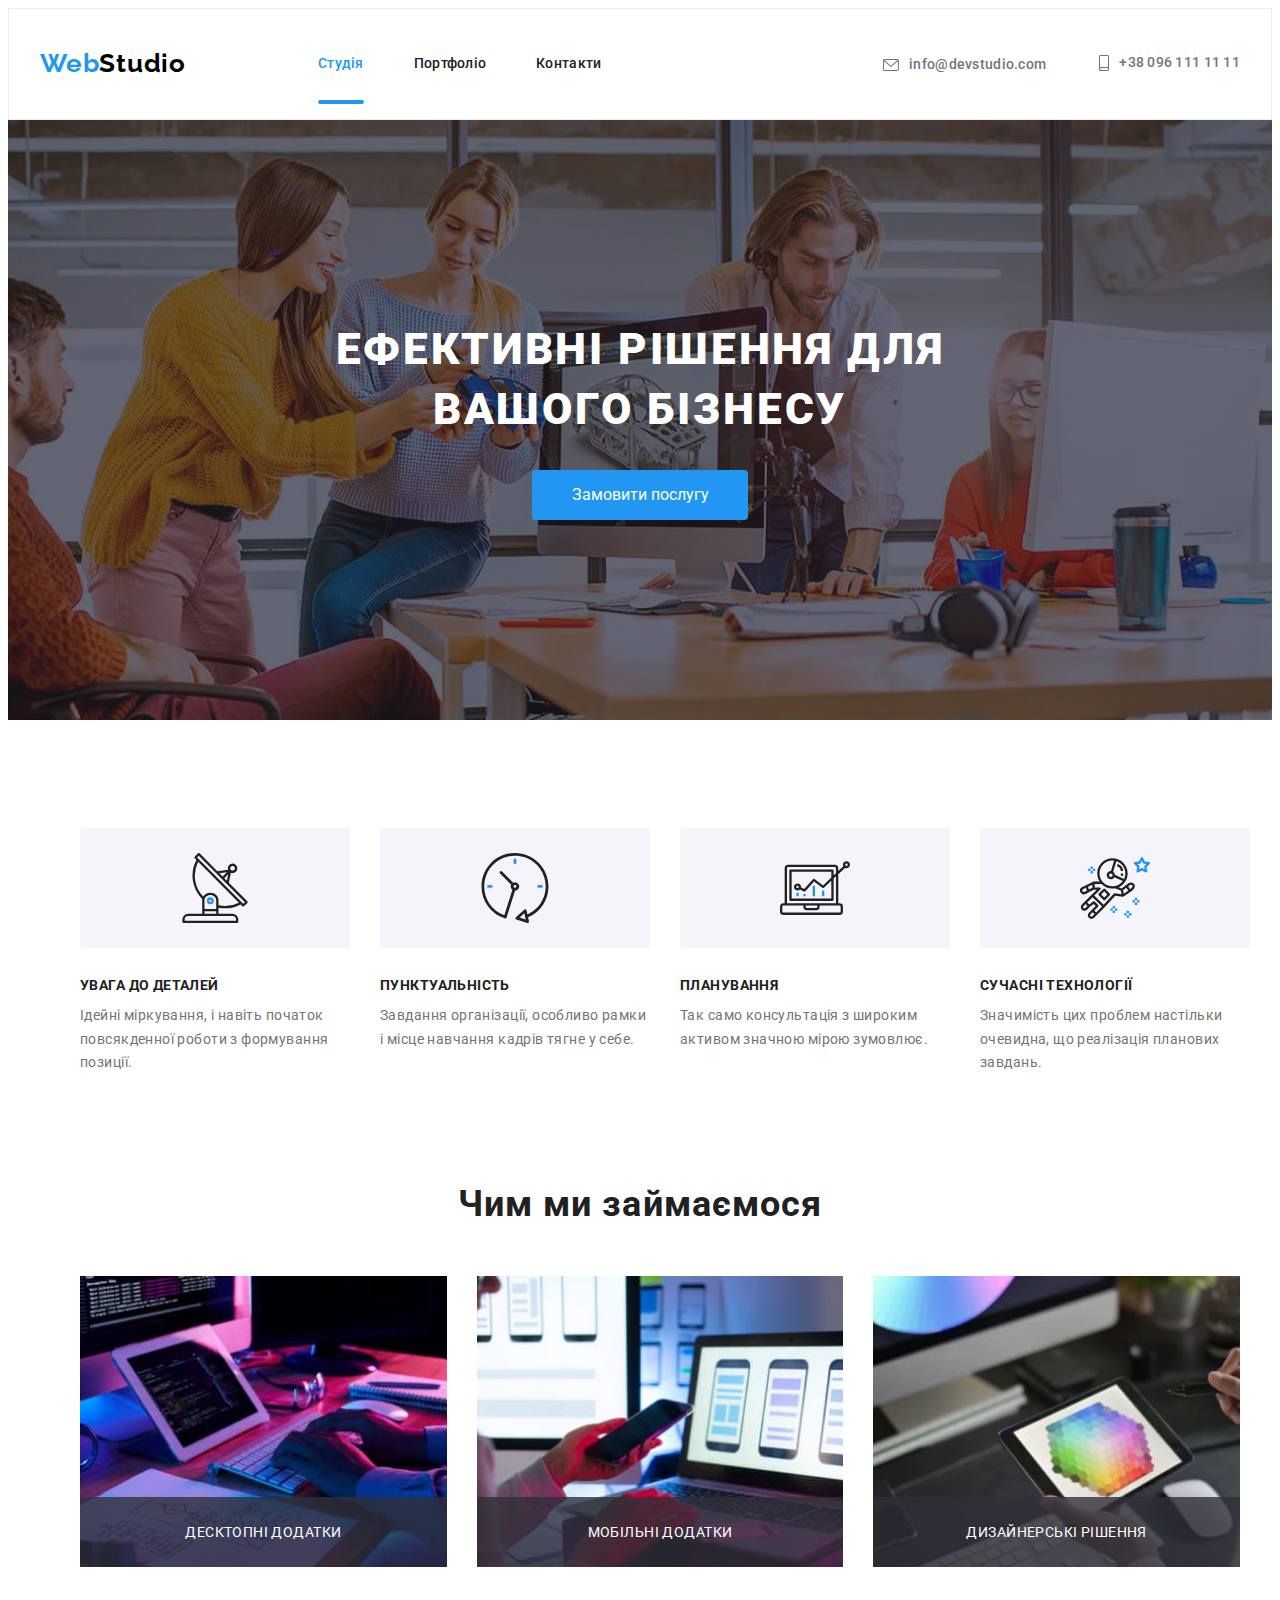
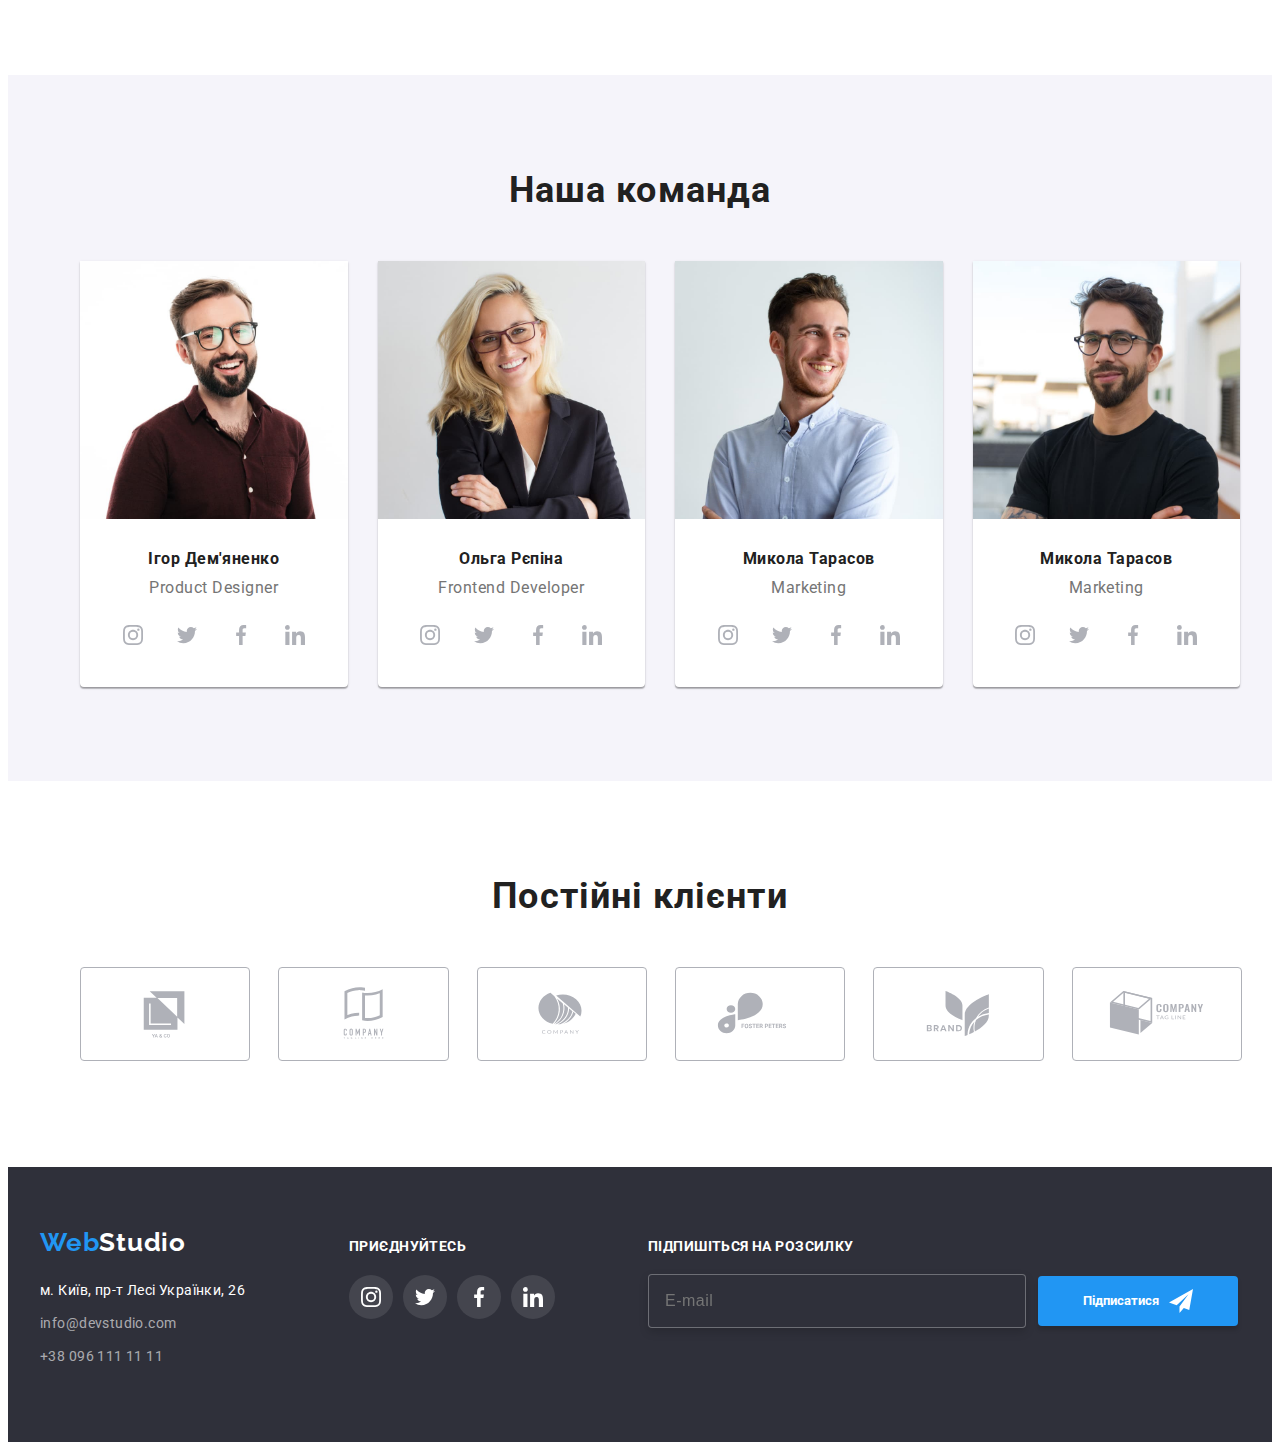
==== index.html @ 9b36525b "7dz doopratsuvatu card" ====
<!DOCTYPE html>
<html lang="uk">

<head>
  <meta charset="UTF-8" />
  <meta http-equiv="X-UA-Compatible" content="IE=edge" />
  <meta name="viewport" content="width=device-width, initial-scale=1.0" />
  <title>Студія</title>
  <!-- Fonts -->
  <link rel="preconnect" href="https://fonts.googleapis.com" />
  <link rel="preconnect" href="https://fonts.gstatic.com" crossorigin />
  <link href="https://fonts.googleapis.com/css2?family=Raleway:wght@700&family=Roboto:wght@400;500;700;900&display=swap"
    rel="stylesheet" />
  <!--  favicon -->
  <link rel="apple-touch-icon" sizes="180x180" href="./favicon/">
  <link rel="icon" type="image/png" sizes="32x32" href="./favicon//favicon-32x32.png">
  <link rel="icon" type="image/png" sizes="16x16" href="./favicon//favicon-16x16.png">
  <link rel="manifest" href="/./favicon/site.webmanifest">
  <link rel="mask-icon" href="/./favicon/safari-pinned-tab.svg" color="#5bbad5">
  <meta name="msapplication-TileColor" content="#da532c">
  <meta name="theme-color" content="#ffffff">
  <!-- Modern Normalize -->
  <link rel="stylesheet" href="https://cdnjs.cloudflare.com/ajax/libs/modern-normalize/1.1.0/modern-normalize.min.css"
    integrity="sha512-wpPYUAdjBVSE4KJnH1VR1HeZfpl1ub8YT/NKx4PuQ5NmX2tKuGu6U/JRp5y+Y8XG2tV+wKQpNHVUX03MfMFn9Q=="
    crossorigin="anonymous" referrerpolicy="no-referrer" />
  <!-- Local Styles -->
  <link rel="stylesheet" href="/css/main.min.css">
  <link rel="stylesheet" href="./css/styles.css" />
</head>

<body>
  <header class="header">
    <div class="header__container container">
      <nav class="nav">
        <!--логотип-->
        <a class="logo" href="./index.html">Web<span class="logo__header">Studio</span> </a>
        <ul class="nav__list">
          <li><a class=" nav__link nav__link--current" href="./index.html">
              Студія</a></li>
          <li><a class="nav__link" href="./portfolio.html">
              Портфоліо</a></li>
          <li><a class="nav__link" href=""> Контакти</a></li>
        </ul>
      </nav>
      <!-- contacts header -->
      <ul class="contacts">
        <li class="contacts__item">
          <a href="mailto:info@devstudio.com" class="contacts__data">
            <svg class="contacts__icon" width="16" height="12">
              <use href="images/icons/symbol-defs.svg#icon-envelope-hover"></use>
            </svg>
            info@devstudio.com</a>
        </li>
        <li class="contacts__item">
          <a href="tel:+380961111111" class="contacts__data">
            <svg class="contacts__icon" width="10" height="16">
              <use href="images/icons/symbol-defs.svg#icon-smartphone"></use>
            </svg>
            +38 096 111 11 11</a>
        </li>
      </ul>
    </div>
  </header>
  <main>
    <!-- hero ------------------------------->
    <section class="hero">
      <div class="container">
        <h1 class="hero__title">Ефективні рішення для вашого бізнесу</h1>
        <button class="hero__btn btn" type="button" data-modal-open>Замовити послугу</button>
      </div>
    </section>
    <!-- список особливостей about -->
    <section class="about">
      <div class="container">
        <h2 class="visually-hidden">особливості</h2>
        <ul class="about__list">
          <li class="about__item">
            <div class="icon__box"><svg class="icon-antenna" width="70" height="70">
                <use href="images/icons/symbol-defs.svg#icon-antenna"></use>
              </svg>
            </div>
            <h3 class="about__title">УВАГА ДО ДЕТАЛЕЙ</h3>
            <p class="about__description">
              Ідейні міркування, і навіть початок повсякденної роботи з формування позиції.
            </p>
          </li>
          <li class="about__item">
            <div class="icon__box">
              <svg class="icon-clock" width="70" height="70">
                <use href="images/icons/symbol-defs.svg#icon-clock"></use>
              </svg>
            </div>
            <h3 class="about__title">ПУНКТУАЛЬНІСТЬ</h3>
            <p class="about__description">
              Завдання організації, особливо рамки і місце навчання кадрів тягне у себе.
          </li>
          <li class="about__item">
            <div class="icon__box">
              <svg class="icon-diagram" width="70" height="70">
                <use href="images/icons/symbol-defs.svg#icon-diagram"></use>
              </svg>
            </div>
            <h3 class="about__title">ПЛАНУВАННЯ</h3>
            <p class="about__description">
              Так само консультація з широким активом значною мірою зумовлює.
            </p>
          </li>
          <li class="about__item">
            <div class="icon__box">
              <svg class="icon-astronaut" width="70" height="70">
                <use href="images/icons/symbol-defs.svg#icon-astronaut"></use>
              </svg>
            </div>
            <h3 class="about__title">СУЧАСНІ ТЕХНОЛОГІЇ</h3>
            <p class="about__description">
              Значимість цих проблем настільки очевидна, що реалізація планових завдань.
            </p>
          </li>
        </ul>
      </div>
    </section>
    <!-- чим займаються -->
    <section class="section">
      <div class="container">
        <h2 class="section__title">Чим ми займаємося</h2>
        <ul class="section__list ">
          <li class="section__item">
            <img src="./images/img-1.jpg" alt="робота вебстудії" width="370" height="294" />
            <div class="section__overlay">
              <p class="section__text">Десктопні додатки</p>
            </div>
          </li>
          <li class="section__item">
            <img src="./images/img-2.jpg" alt="робота вебстудії" width="370" height="294" />
            <div class="section__overlay">
              <p class="section__text">Мобільні додатки</p>
            </div>
          </li>
          <li class="section__item">
            <img src="./images/img-3.jpg" alt="робота вебстудії" width="370" height="294" />
            <div class="section__overlay">
              <p class="section__text">Дизайнерські рішення</p>
            </div>
          </li>
        </ul>
      </div>
    </section>
    <!-- team-------------->
    <section class="team">
      <div class="container">
        <h2 class="team__title">Наша команда</h2>
        <ul class="team__list">
          <li class="team__item">
            <img class="team__img" src="./images/workers-1.jpg" alt="наша команда" width="270" height="260" />
            <div class="team__info">
              <h3 class="team__name">Ігор Дем'яненко</h3>
              <p class="team__position" lang="en">Product Designer</p>

              <ul class="socials">
                <li class="socials__item">
                  <a class="socials__link" href="https://www.instagram.com" target="_blank" rel="noopener noreferrer"
                    aria-label="Insmtagram">
                    <svg class="socials__icon" width="20" height="20">
                      <use href="images/icons/symbol-defs.svg#icon-instagram"></use>
                    </svg>
                  </a>
                </li>
                <li class="socials__item">
                  <a class="socials__link" href="https://twitter.com/?lang=uk" target="_blank" rel="noopener noreferrer"
                    aria-label="twitter">
                    <svg class="socials__icon" width="20" height="20">
                      <use href="images/icons/symbol-defs.svg#icon-twitter"></use>
                    </svg>
                  </a>
                </li>
                <li class="socials__item">
                  <a class="socials__link" href="https://https://www.facebook.com/" target="_blank"
                    rel="noopener noreferrer" aria-label="facebook">
                    <svg class="socials__icon" width="20" height="20">
                      <use href="images/icons/symbol-defs.svg#icon-facebook"></use>
                    </svg>
                  </a>
                </li>
                <li class="socials__item">
                  <a class="socials__link" href="https://ua.linkedin.com/" target="_blank" rel="noopener noreferrer"
                    aria-label="linkedin">
                    <svg class="socials__icon" width="20" height="20">
                      <use href="images/icons/symbol-defs.svg#icon-linkedin"></use>
                    </svg>
                  </a>
                </li>
              </ul>
            </div>
          </li>
          <li class="team__item">
            <img class="team__img" src="./images/workers-2.jpg" alt="наша команда" width="270" height="260" />
            <div class="team__info">
              <h3 class="team__name">Ольга Рєпіна</h3>
              <p class="team__position" lang="en">Frontend Developer</p>
              <ul class="socials">
                <li class="socials__item">
                  <a class="socials__link" href="https://www.instagram.com" target="_blank" rel="noopener noreferrer"
                    aria-label="Insmtagram">
                    <svg class="socials__icon" width="20" height="20">
                      <use href="images/icons/symbol-defs.svg#icon-instagram"></use>
                    </svg>
                  </a>
                </li>
                <li class="socials__item">
                  <a class="socials__link" href="https://twitter.com/?lang=uk" target="_blank" rel="noopener noreferrer"
                    aria-label="twitter">
                    <svg class="socials__icon" width="20" height="20">
                      <use href="images/icons/symbol-defs.svg#icon-twitter"></use>
                    </svg>
                  </a>
                </li>
                <li class="socials__item">
                  <a class="socials__link" href="https://https://www.facebook.com/" target="_blank"
                    rel="noopener noreferrer" aria-label="facebook">
                    <svg class="socials__icon" width="20" height="20">
                      <use href="images/icons/symbol-defs.svg#icon-facebook"></use>
                    </svg>
                  </a>
                </li>
                <li class="socials__item">
                  <a class="socials__link" href="https://ua.linkedin.com/" target="_blank" rel="noopener noreferrer"
                    aria-label="linkedin">
                    <svg class="socials__icon" width="20" height="20">
                      <use href="images/icons/symbol-defs.svg#icon-linkedin"></use>
                    </svg>
                  </a>
                </li>
              </ul>
            </div>
          </li>
          <li class="team__item">
            <img class="team__img" src="./images/workers-3.jpg" alt="наша команда" width="270" height="260" />
            <div class="team__info">
              <h3 class="team__name">Микола Тарасов</h3>
              <p class="team__position" lang="en">Marketing</p>
              <ul class="socials">
                <li class="socials__item">
                  <a class="socials__link" href="https://www.instagram.com" target="_blank" rel="noopener noreferrer"
                    aria-label="Insmtagram">
                    <svg class="socials__icon" width="20" height="20">
                      <use href="images/icons/symbol-defs.svg#icon-instagram"></use>
                    </svg>
                  </a>
                </li>
                <li class="socials__item">
                  <a class="socials__link" href="https://twitter.com/?lang=uk" target="_blank" rel="noopener noreferrer"
                    aria-label="twitter">
                    <svg class="socials__icon" width="20" height="20">
                      <use href="images/icons/symbol-defs.svg#icon-twitter"></use>
                    </svg>
                  </a>
                </li>
                <li class="socials__item">
                  <a class="socials__link" href="https://https://www.facebook.com/" target="_blank"
                    rel="noopener noreferrer" aria-label="facebook">
                    <svg class="socials__icon" width="20" height="20">
                      <use href="images/icons/symbol-defs.svg#icon-facebook"></use>
                    </svg>
                  </a>
                </li>
                <li class="socials__item">
                  <a class="socials__link" href="https://ua.linkedin.com/" target="_blank" rel="noopener noreferrer"
                    aria-label="linkedin">
                    <svg class="socials__icon" width="20" height="20">
                      <use href="images/icons/symbol-defs.svg#icon-linkedin"></use>
                    </svg>
                  </a>
                </li>
              </ul>
            </div>
          </li>
          <li class="team__item">
            <img class="team__img" src="./images/workers-4.jpg" alt="наша команда" width="270" height="260" />
            <div class="team__info">
              <h3 class="team__name">Микола Тарасов</h3>
              <p class="team__position" lang="en">Marketing</p>
              <ul class="socials">
                <li class="socials__item">
                  <a class="socials__link" href="https://www.instagram.com" target="_blank" rel="noopener noreferrer"
                    aria-label="Insmtagram">
                    <svg class="socials__icon" width="20" height="20">
                      <use href="images/icons/symbol-defs.svg#icon-instagram"></use>
                    </svg>
                  </a>
                </li>
                <li class="socials__item">
                  <a class="socials__link" href="https://twitter.com/?lang=uk" target="_blank" rel="noopener noreferrer"
                    aria-label="twitter">
                    <svg class="socials__icon" width="20" height="20">
                      <use href="images/icons/symbol-defs.svg#icon-twitter"></use>
                    </svg>
                  </a>
                </li>
                <li class="socials__item">
                  <a class="socials__link" href="https://https://www.facebook.com/" target="_blank"
                    rel="noopener noreferrer" aria-label="facebook">
                    <svg class="socials__icon" width="20" height="20">
                      <use href="images/icons/symbol-defs.svg#icon-facebook"></use>
                    </svg>
                  </a>
                </li>
                <li class="socials__item">
                  <a class="socials__link" href="https://ua.linkedin.com/" target="_blank" rel="noopener noreferrer"
                    aria-label="linkedin">
                    <svg class="socials__icon" width="20" height="20">
                      <use href="images/icons/symbol-defs.svg#icon-linkedin"></use>
                    </svg>
                  </a>
                </li>
              </ul>
            </div>
          </li>
        </ul>
      </div>
    </section>
    <!-- ----------------постійні клієнти---------------------- -->
    <section class="cliens">
      <div class=" container">
        <h2 class="cliens__title">Постійні клієнти</h2>
        <ul class="cliens__list">
          <li class="cliens__item">
            <a class="cliens__link" href="">
              <svg class="socials__icon" width="106" height="60">
                <use href="images/icons/symbol-defs.svg#icon-Logo-1"></use>
              </svg>
            </a>
          </li>
          <li class="cliens__item">
            <a class="cliens__link" href="">
              <svg class="socials__icon" width="106" height="60">
                <use href="images/icons/symbol-defs.svg#icon-Logo-2"></use>
              </svg>
            </a>
          </li>
          <li class="cliens__item">
            <a class="cliens__link" href="">
              <svg class="socials__icon" width="106" height="60">
                <use href="images/icons/symbol-defs.svg#icon-Logo-3"></use>
              </svg>
            </a>
          </li>
          <li class="cliens__item">
            <a class="cliens__link" href="">
              <svg class="socials__icon" width="106" height="60">
                <use href="images/icons/symbol-defs.svg#icon-Logo-4"></use>
              </svg>
            </a>
          </li>
          <li class="cliens__item">
            <a class="cliens__link" href="">
              <svg class="socials__icon" width="106" height="60">
                <use href="images/icons/symbol-defs.svg#icon-Logo-5"></use>
              </svg>
            </a>
          </li>
          <li class="cliens__item">
            <a class="cliens__link" href="">
              <svg class="socials__icon" width="106" height="60">
                <use href="images/icons/symbol-defs.svg#icon-Logo-6"></use>
              </svg>
            </a>
          </li>
  </main>
  <!--footer-------------------------------->
  <footer class="footer">
    <!--логотип-->
    <div class="container footer__container">

      <div class="footer__contact">
        <div class="footer__logo"><a class="logo link" href="./index.html">Web<span
              class="footer__studio">Studio</span></a></div>
        <address class="footer__address">
          <ul class="footer__list">
            <li class="footer__link">
              <a class="footer__nav" href="https://goo.gl/maps/vNX5dQd5ckoSvN4Q9" target="_blank"
                rel="noopener noreferrer nofollow">м. Київ, пр-т Лесі Українки, 26</a>
            </li>
            <li class="footer__link">
              <a href="mailto:info@devstudio.com" class="footer__contact">info@devstudio.com</a>
            </li>
            <li class="footer__link">
              <a href="tel:+380961111111" class="footer__contact">+38 096 111 11 11</a>
            </li>
          </ul>
        </address>
      </div>
      <!-- socials------------------------->
      <div class="join ">
        <p class="join__text">Приєднуйтесь</p>
        <ul class="join__list">
          <li class="join__item">
            <a class="join__link" href="https://www.instagram.com" target="_blank" rel="noopener noreferrer"
              aria-label="Insmtagram">
              <svg class="socials-icon-footer" width="20" height="20">
                <use href="images/icons/symbol-defs.svg#icon-instagram"></use>
              </svg>
            </a>
          </li>
          <li class="join__item">
            <a class="join__link" href="https://twitter.com/?lang=uk" target="_blank" rel="noopener noreferrer"
              aria-label="twitter">
              <svg class="join__icon" width="20" height="20">
                <use href="images/icons/symbol-defs.svg#icon-twitter"></use>
              </svg>
            </a>
          </li>
          <li class="join__item">
            <a class="join__link" href="https://https://www.facebook.com/" target="_blank" rel="noopener noreferrer"
              aria-label="facebook">
              <svg class="join__footer" width="20" height="20">
                <use href="images/icons/symbol-defs.svg#icon-facebook"></use>
              </svg>
            </a>
          </li>
          <li class="join__item">
            <a class="join__link" href="https://ua.linkedin.com/" target="_blank" rel="noopener noreferrer"
              aria-label="linkedin">
              <svg class="join__icon" width="20" height="20">
                <use href="images/icons/symbol-defs.svg#icon-linkedin"></use>
              </svg>
            </a>
          </li>
        </ul>
      </div>

      <!-- subscription -->

      <div class="subscribe">
        <p class="subscribe__text">Підпишіться на розсилку</p>
        <form class="subscribe__form" name="subscribe_form" autocomplete="on" novalidate>
          <input class="subscribe__input" type="email" placeholder="E-mail" required minlength="2" />
          <button class="subscribe__btn" type="submit">
            <span class="subscribe__span">Підписатися</span>
            <svg class="subscribe-icon" width="24" height="24">
              <use href="./images/icons/symbol-defs.svg#icon-icon-send"></use>
            </svg>
          </button>
        </form>
      </div>
    </div>
  </footer>
  <!-- Modal window -->
  <div class="backdrop is-hidden" data-modal>
    <div class="modal">
      <button class="modal-btn" data-modal-close> <svg class="modal-icon" width="11" height="11">
          <use href="./images/icons/symbol-defs.svg#icon-close"></use>
        </svg>
      </button>
      <strong class="modal-label">Залиште свої дані, ми вам передзвонимо</strong>
      <form name="model_form">
        <div class="modal-form-group" role="group">
          <label class="modal-form-label" for="user_name">Iм'я</label>
          <div class="modal-form-wrapper">
            <input class="modal-form-field" type="text" name="user_name" id="user_name">
            <svg class="modal-form-icons" width="18" height="18">
              <use href="./images/icons/symbol-defs.svg#icon-person"></use>
            </svg>
          </div>
          <label class="modal-form-label" for="user_phone">Телефон</label>
          <div class="modal-form-wrapper">
            <input class="modal-form-field" type="tel" name="user_tel" id="user_phone">
            <svg class="modal-form-icons" width="18" height="18">
              <use href="./images/icons/symbol-defs.svg#icon-phone-black"></use>
            </svg>
          </div>
          <label class="modal-form-label" for="user_mail">Пошта</label>
          <div class="modal-form-wrapper">
            <input class="modal-form-field" type="mail" name="user_mail" id="user_mail">
            <svg class="modal-form-icons" width="18" height="18">
              <use href="./images/icons/symbol-defs.svg#icon-email-black"></use>
            </svg>
          </div>
          <label class="modal-form-label" for="user_message">Коментар</label>
          <textarea class="modal-form-message" placeholder="Введіть текст" name="user_message" id="user_message"
            rows="6"></textarea>
        </div>
        <div class="modal-form-agreement" role="group">
          <input class="modal-form-checkbox" type="checkbox" id="user_agreement">
          <label class="modal-form-agreement-desc" for="user_agreement">Погоджуюся з розсилкою та приймаю
            <a class="modal-form-agreement-link" href="">Умови договору</a>
          </label>
        </div>
        <button class="modal-form-btn" type="submit">Відправити</button>
      </form>
    </div>
  </div>

  <script src="./js/modal.js"></script>
</body>

</html>
---- css/main.min.css ----
:root{--primary-background-color: #ffffff;--secondary-background-color: #f5f4fa;--tertiary-background-color: #2f303a;--accent-color: #2196f3;--primary-color-text: #212121;--secondary-color-text: #757575;--tertiary-color-text: #ffffff;--btn-color-filter-activ: 0px 3px 1px rgba(0, 0, 0, 0.1), 0px 1px 2px rgba(0, 0, 0, 0.08), 0px 2px 2px rgba(0, 0, 0, 0.12);--font-size-normal: 14px;--icon-color: #afb1b8;--duration: 250ms;--timing-function: cubic-bezier(0.4, 0, 0.2, 1)}.visually-hidden{position:absolute;white-space:nowrap;width:1px;height:1px;overflow:hidden;border:0;padding:0;clip:rect(0 0 0 0);-webkit-clip-path:inset(50%);clip-path:inset(50%);margin:-1px}.filter,.join__list,.footer__link,.cliens__list,.socials,.team__list,.section__list,.about__list,.contacts,.nav__list{list-style:none}.join__link,.footer__contact,.footer__nav,.cliens__link,.contacts__data,.nav__link,.logo{text-decoration:none}body{background:var(--primary-background-color);color:var(--primary-color-text);font-size:var(--font-size-normal);font-family:"Roboto",sans-serif}h1,h2,h3,h4,h5,h6,p{margin:0}.list{list-style:none;padding-left:0;margin:0}.link{text-decoration:none;color:inherit}img{display:block;max-width:100%;height:auto}address{font-style:normal}.container{width:1200px;padding:0 15px;margin:0 auto}.header{border:1px solid #ececec}.header__container{display:-webkit-box;display:-ms-flexbox;display:flex;-webkit-box-align:center;-ms-flex-align:center;align-items:center}.logo{margin-right:93px;width:145px;height:31px;left:215px;top:24px;font-family:"Raleway";font-style:normal;font-weight:700;-webkit-box-align:center;-ms-flex-align:center;align-items:center;font-size:26px;line-height:1.19;letter-spacing:.03em;color:var(--accent-color)}.logo__header{color:#000}.nav{display:-webkit-box;display:-ms-flexbox;display:flex;-webkit-box-align:center;-ms-flex-align:center;align-items:center}.nav__list{display:-webkit-box;display:-ms-flexbox;display:flex;-webkit-box-align:center;-ms-flex-align:center;align-items:center;gap:50px}.nav__link{display:inline-block;padding-top:32px;padding-bottom:32px;font-weight:500;line-height:1.14;letter-spacing:.02em;color:var(--primary-color-text);position:relative;-webkit-transition:color var(--duration) var(--timing-function);transition:color var(--duration) var(--timing-function)}.nav__link:hover,.nav__link:focus,.nav__link--current{color:var(--accent-color)}.nav__link--current::after{content:"";display:block;width:100%;height:4px;border-radius:4px;background-color:var(--accent-color);position:absolute;bottom:0px}.contacts{margin-left:auto}.contacts__item{display:inline-block}.contacts .contacts__item+.contacts__item{margin-left:50px}.contacts__data{display:-webkit-box;display:-ms-flexbox;display:flex;-webkit-box-align:center;-ms-flex-align:center;align-items:center;gap:10px;padding-top:32px;padding-bottom:32px;font-weight:500;line-height:1.14;letter-spacing:.02em;color:var(--secondary-color-text);-webkit-transition:color var(--duration) var(--timing-function);transition:color var(--duration) var(--timing-function)}.contacts .contacts__data:hover,.contacts .contacts__data:focus{color:var(--accent-color)}.contacts__icon{fill:currentColor}.hero{max-width:1600px;margin:auto;background-color:var(--tertiary-background-color);padding-top:200px;padding-bottom:200px;text-align:center;background-image:-webkit-gradient(linear, left top, right top, from(rgba(47, 48, 58, 0.4)), to(rgba(47, 48, 58, 0.4))),url(../images/hero.jpg);background-image:linear-gradient(to right, rgba(47, 48, 58, 0.4), rgba(47, 48, 58, 0.4)),url(../images/hero.jpg);background-repeat:no-repeat;background-position:center}.hero__title{width:696px;text-align:center;margin-left:auto;margin-right:auto;margin-bottom:30px;font-weight:900;font-size:44px;line-height:1.36;text-align:center;letter-spacing:.06em;text-transform:uppercase;color:var(--primary-background-color)}.hero__btn{padding:10px 32px 10px 32px}.hero .overlay{height:600px;max-width:1600px;margin-left:auto;margin-right:auto}.btn{border:none;font-size:16px;font-family:inherit;min-width:216px;height:50px;text-align:center;cursor:pointer;background-color:var(--accent-color);border-radius:4px;color:var(--primary-background-color);-webkit-transition:background-color var(--duration) var(--timing-function);transition:background-color var(--duration) var(--timing-function)}.btn:hover,.btn:focus{background-color:#188ce8}.about{padding-top:94px;padding-bottom:0px}.about__list{display:-webkit-box;display:-ms-flexbox;display:flex;gap:30px}.about__item{width:270px}.about__title{margin-bottom:10px;font-size:14px;line-height:1.14;letter-spacing:.03em;text-transform:uppercase}.about__description{line-height:1.71;letter-spacing:.03em;color:var(--secondary-color-text)}.icon__box{display:-webkit-box;display:-ms-flexbox;display:flex;-webkit-box-align:center;-ms-flex-align:center;align-items:center;-webkit-box-pack:center;-ms-flex-pack:center;justify-content:center;width:270px;height:120px;border-radius:4px;margin-bottom:30px;background:var(--secondary-background-color)}.section{padding-top:94px;padding-bottom:94px}.section__list{display:-webkit-box;display:-ms-flexbox;display:flex;gap:30px}.section__title{margin-bottom:50px;font-size:36px;line-height:1.17;text-align:center;letter-spacing:.03em}.section__item{position:relative}.section__overlay{position:absolute;bottom:0;padding-top:27px;padding-bottom:27px;width:100%;background-color:rgba(47,48,58,.8)}.section__text{line-height:16px;text-align:center;letter-spacing:.03em;text-transform:uppercase;color:var(--primary-background-color)}.team{padding-top:94px;padding-bottom:94px;background-color:#f5f4fa}.team__title{margin-bottom:50px;font-size:36px;line-height:1.17;text-align:center;letter-spacing:.03em}.team__list{display:-webkit-box;display:-ms-flexbox;display:flex;gap:30px;text-align:center;margin:0 auto}.team__item{background-color:var(--primary-background-color);-webkit-box-shadow:0px 1px 3px rgba(0,0,0,.12),0px 1px 1px rgba(0,0,0,.14),0px 2px 1px rgba(0,0,0,.2);box-shadow:0px 1px 3px rgba(0,0,0,.12),0px 1px 1px rgba(0,0,0,.14),0px 2px 1px rgba(0,0,0,.2);border-radius:0px 0px 4px 4px}.team__info{padding-top:30px;padding-bottom:30px}.team__name{margin-bottom:10px;font-size:16px;line-height:1.19;text-align:center;letter-spacing:.03em}.team__position{font-size:16px;line-height:1.19;text-align:center;letter-spacing:.03em;margin-bottom:16px;color:var(--secondary-color-text)}.socials{display:-webkit-box;display:-ms-flexbox;display:flex;-webkit-box-pack:center;-ms-flex-pack:center;justify-content:center;-webkit-box-align:center;-ms-flex-align:center;align-items:center;gap:10px;padding:0px}.socials__link{display:-webkit-box;display:-ms-flexbox;display:flex;-webkit-box-pack:center;-ms-flex-pack:center;justify-content:center;-webkit-box-align:center;-ms-flex-align:center;align-items:center;width:44px;height:44px;border-radius:50px;color:var(--icon-color);-webkit-transition:background-color var(--duration) var(--timing-function),color var(--duration) var(--timing-function);transition:background-color var(--duration) var(--timing-function),color var(--duration) var(--timing-function);background-color:var(--primary-background-color)}.socials__link:hover,.socials__link:focus{background-color:var(--accent-color);color:var(--primary-background-color)}.socials__icon{-webkit-box-align:center;-ms-flex-align:center;align-items:center;fill:currentColor}.cliens{padding-top:94px;padding-bottom:94px}.cliens__title{margin-bottom:50px;font-size:36px;line-height:1.17;letter-spacing:.03em;text-align:center}.cliens__list{display:-webkit-box;display:-ms-flexbox;display:flex;-webkit-box-align:center;-ms-flex-align:center;align-items:center;-webkit-box-pack:center;-ms-flex-pack:center;justify-content:center;gap:30px}.cliens__item{width:170px;height:92px}.cliens__link{width:100%;height:100%;display:-webkit-box;display:-ms-flexbox;display:flex;-webkit-box-pack:center;-ms-flex-pack:center;justify-content:center;-webkit-box-align:center;-ms-flex-align:center;align-items:center;border:1px solid #afb1b8;border-radius:4px;color:var(--icon-color);-webkit-transition:color var(--duration) var(--timing-function),border-color var(--duration) var(--timing-function);transition:color var(--duration) var(--timing-function),border-color var(--duration) var(--timing-function)}.cliens__link:hover,.cliens__link:focus{border-color:1px solid var(--accent-color);color:var(--accent-color)}.footer{padding-top:60px;padding-bottom:60px;background-color:var(--tertiary-background-color)}.footer__container{display:-webkit-box;display:-ms-flexbox;display:flex;-webkit-box-align:baseline;-ms-flex-align:baseline;align-items:baseline}.footer__logo{margin-bottom:20px}.footer__studio{color:var(--tertiary-color-text)}.footer__nav{font-style:normal;line-height:1.71;letter-spacing:.03em;color:var(--primary-background-color);-webkit-transition:color var(--duration) var(--timing-function);transition:color var(--duration) var(--timing-function)}.footer__nav:hover,.footer__nav:focus{color:var(--accent-color)}.footer__contact{font-style:normal;line-height:1.71;letter-spacing:.03em;color:rgba(255,255,255,.6);-webkit-transition:color var(--duration) var(--timing-function);transition:color var(--duration) var(--timing-function)}.footer__contact:hover,.footer .footer__contact:focus{color:var(--accent-color)}.footer__link:not(:last-child){margin-bottom:9px}.footer__list{padding:0px}.footer__contact{min-width:231px;margin-right:70px}.join{margin-right:93px}.join__item{width:44px;height:44px;border-radius:50%;background:rgba(255,255,255,.1)}.join__list{display:-webkit-box;display:-ms-flexbox;display:flex;-webkit-box-align:center;-ms-flex-align:center;align-items:center;-webkit-box-pack:center;-ms-flex-pack:center;justify-content:center;padding:0px;gap:10px}.join__link{display:-webkit-box;display:-ms-flexbox;display:flex;-webkit-box-align:center;-ms-flex-align:center;align-items:center;-webkit-box-pack:center;-ms-flex-pack:center;justify-content:center;width:100%;height:100%;border-radius:50%;fill:#fff;-webkit-transition:background-color var(--duration) var(--timing-function);transition:background-color var(--duration) var(--timing-function)}.join__link:hover,.join__link:focus{background-color:var(--accent-color)}.join__text{margin-top:0px;margin-bottom:20px;font-weight:700;font-size:14px;line-height:1.14;letter-spacing:.03em;text-transform:uppercase;color:var(--primary-background-color)}.subscribe__form{display:-webkit-box;display:-ms-flexbox;display:flex;-webkit-box-align:center;-ms-flex-align:center;align-items:center;-webkit-box-pack:center;-ms-flex-pack:center;justify-content:center;gap:12px}.subscribe__text{margin-bottom:20px;font-weight:700;font-size:14px;line-height:16px;letter-spacing:.03em;text-transform:uppercase;margin-bottom:20px;color:var(--primary-background-color)}.subscribe__input{padding-left:16px;width:358px;height:50px;background-color:#2f303a;border:1px solid rgba(255,255,255,.3);-webkit-filter:drop-shadow(0px 4px 4px rgba(0, 0, 0, 0.15));filter:drop-shadow(0px 4px 4px rgba(0, 0, 0, 0.15));border-radius:4px;display:-webkit-box;display:-ms-flexbox;display:flex;-webkit-box-align:center;-ms-flex-align:center;align-items:center;letter-spacing:.03em;font-size:16px;line-height:20px;color:rgba(255,255,255,.6)}.subscribe__btn{display:-webkit-box;display:-ms-flexbox;display:flex;-webkit-box-align:center;-ms-flex-align:center;align-items:center;-webkit-box-pack:center;-ms-flex-pack:center;justify-content:center;gap:10px;font-weight:700;min-width:200px;height:50px;font-family:inherit;text-align:center;cursor:pointer;background-color:var(--accent-color);color:var(--primary-background-color);-webkit-box-shadow:0px 4px 4px rgba(0,0,0,.15);box-shadow:0px 4px 4px rgba(0,0,0,.15);border:none;border-radius:4px}.filter{display:-webkit-box;display:-ms-flexbox;display:flex;-webkit-box-pack:center;-ms-flex-pack:center;justify-content:center;gap:8px;text-align:center;margin-bottom:50px}.filter__btn{background:#f5f4fa;font-family:"Roboto",sans-serif;font-style:normal;font-weight:500;font-size:16px;line-height:1.63;text-align:center;letter-spacing:.03em;border-radius:4px;border-color:rgba(0,0,0,0);cursor:pointer;padding:6px 22px;color:var(--primary-color-text);-webkit-transition-property:background-color,color,-webkit-box-shadow;transition-property:background-color,color,-webkit-box-shadow;transition-property:background-color,color,box-shadow;transition-property:background-color,color,box-shadow,-webkit-box-shadow;-webkit-transition-duration:var(--duration);transition-duration:var(--duration);-webkit-transition-timing-function:var(--timing-function);transition-timing-function:var(--timing-function)}.filter__btn:hover,.filter__btn:focus{background-color:var(--accent-color);color:var(--tertiary-color-text);-webkit-box-shadow:var(--btn-color-filter-activ);box-shadow:var(--btn-color-filter-activ)}.filter__btn--activ{background-color:var(--accent-color);color:var(--primary-background-color);-webkit-box-shadow:var(--btn-color-filter-activ);box-shadow:var(--btn-color-filter-activ)}/*# sourceMappingURL=main.min.css.map */
---- css/styles.css ----
/* :root {
  --primary-background-color: #ffffff;
  --secondary-background-color: #f5f4fa;
  --tertiary-background-color: #2f303a;
  --accent-color: #2196f3;
  --primary-color-text: #212121;
  --secondary-color-text: #757575;
  --tertiary-color-text: #ffffff;
  --btn-color-filter-activ: 0px 3px 1px rgba(0, 0, 0, 0.1), 0px 1px 2px rgba(0, 0, 0, 0.08),
    0px 2px 2px rgba(0, 0, 0, 0.12);
  --font-size-normal: 14px;
  --icon-color: #afb1b8;
  --duration: 250ms;
  --timing-function: cubic-bezier(0.4, 0, 0.2, 1);
} */

/* body {
  background: var(--primary-background-color);
  color: var(--primary-color-text);
  font-size: var(--font-size-normal);
  font-family: "Roboto", sans-serif;
} */
/* прибирає  точки номерації */
/* .list {
  list-style: none;
} */
/* прибирає підкреслення */
/* .link {
  text-decoration: none;
} */
/* прибираю непотрібні заголовки
.visually-hidden {
  position: absolute;
  white-space: nowrap;
  width: 1px;
  height: 1px;
  overflow: hidden;
  border: 0;
  padding: 0;
  clip: rect(0 0 0 0);
  clip-path: inset(50%);
  margin: -1px;
} */

/* /* reset

/* Стили для обнуления верхних отступов у элементов  */
h1,
h2,
h3,
h4,
h5,
h6,
/* p {
  margin: 0;
} */ 

/* Класс для обнуления базовых свойств у списков (ul) 
.list {
  list-style: none;
  padding-left: 0;
  margin: 0;
} 

/* Класс для обнуления базовых свойств у ссылок  */
/* .link {
  text-decoration: none;
  color: inherit;
}  */


/* Свойства для корректного отображения картинок  */
/* img {
  display: block;
  max-width: 100%;
  height: auto;
} */

/* Свойства для обнуления курсива у address  */
/* 
address {
  font-style: normal;
}
 */

/* reset end */

/* components */

/* header */

/* .container {
  width: 1200px;
  padding: 0 15px;
  margin: 0 auto;
} */
/* 
.header__container {
  display: flex;
  align-items: center;
}

.header {
  border: 1px solid #ececec;
} */

/* logo */

/* .logo {
  margin-right: 93px;
  width: 145px;
  height: 31px;
  left: 215px;
  top: 24px;
  font-family: "Raleway";
  font-style: normal;
  font-weight: 700;
  align-items: center;
  font-size: 26px;
  line-height: 1.19;
  letter-spacing: 0.03em;

  color: var(--accent-color);
}

.logo__header {
  color: #000000;
} */

/* nav */
/* .nav {
  display: flex;
  align-items: center;
}

.nav__list {
  display: flex;
  align-items: center;
  gap: 50px;
}

.nav__link {
  display: inline-block;
  padding-top: 32px;
  padding-bottom: 32px;
  font-weight: 500;
  line-height: 1.14;
  letter-spacing: 0.02em;
  color: var(--primary-color-text);

  position: relative;

  transition: color var(--duration) var(--timing-function);
} */

/* .nav__link:hover,
.nav__link:focus,
.nav__link--current {
  color: var(--accent-color);
}

.nav__link--current::after {
  content: "";
  display: block;

  width: 100%;
  height: 4px;
  border-radius: 4px;
  background-color: var(--accent-color);

  position: absolute;
  bottom: 0px;
} */

/* contact */
/* .contacts {
  margin-left: auto;
}

.contacts__item {
  display: inline-block;
}
.contacts .contacts__item + .contacts__item {
  margin-left: 50px;
} */

/* contact */
/* .contacts__data {
  display: flex;
  align-items: center;
  gap: 10px;
  padding-top: 32px;
  padding-bottom: 32px;
  font-weight: 500;
  line-height: 1.14;
  letter-spacing: 0.02em;

  color: var(--secondary-color-text);

  transition: color var(--duration) var(--timing-function);
}

.contacts .contacts__data:hover,
.contacts .contacts__data:focus {
  color: var(--accent-color);
}

.contacts__icon {
  fill: currentColor;
} */

/* HERO */

/* .overlay {
  height: 600px;
  max-width: 1600px;
  margin-left: auto;
  margin-right: auto;
} */
/* 
.hero {
  max-width: 1600px;
  margin: auto;
  background-color: var(--tertiary-background-color);
  padding-top: 200px;
  padding-bottom: 200px;
  text-align: center;
  background-image: linear-gradient(to right, rgba(47, 48, 58, 0.4), rgba(47, 48, 58, 0.4)),
    url(../images/\hero.jpg);
  background-repeat: no-repeat;
  background-position: center;
}
.hero__title {
  width: 696px;
  text-align: center;
  margin-left: auto;
  margin-right: auto;
  margin-bottom: 30px;
  font-weight: 900;
  font-size: 44px;
  line-height: 1.36;

  text-align: center;
  letter-spacing: 0.06em;
  text-transform: uppercase;

  color: var(--primary-background-color);
} */

/* button hero */
/* .btn {
  border: none;
  font-size: 16px;
  font-family: inherit;
  min-width: 216px;
  height: 50px;
  text-align: center;
  cursor: pointer;
  background-color: var(--accent-color);
  border-radius: 4px;
  color: var(--primary-background-color);

  transition: background-color var(--duration) var(--timing-function);
}
.btn:hover,
.btn:focus {
  background-color: #188ce8;
} */
/* about--------------------------------*/
/* .about {
  padding-top: 94px;
  padding-bottom: 0px;
}

.about__list {
  display: flex;
  gap: 30px;
}

.about__item {
  width: 270px;
}

.about__title {
  margin-bottom: 10px;
  font-size: 14px;
  line-height: 1.14;
  letter-spacing: 0.03em;
  text-transform: uppercase;
}
.about__description {
  line-height: 1.71;
  letter-spacing: 0.03em;
  color: var(--secondary-color-text);
} */

/* .icon__box {
  display: flex;
  align-items: center;
  justify-content: center;
  width: 270px;
  height: 120px;
  border-radius: 4px;
  margin-bottom: 30px;
  background: var(--secondary-background-color);
} */
/* чим займаються ----------------------*/
/* .section {
  padding-top: 94px;
  padding-bottom: 94px;
} */

/* .section__list {
  display: flex;
  gap: 30px;
}
.section__title {
  margin-bottom: 50px;
  font-size: 36px;
  line-height: 1.17;
  text-align: center;
  letter-spacing: 0.03em;
}

.section__item {
  position: relative;
}
.section__overlay {
  position: absolute;
  bottom: 0;
  padding-top: 27px;
  padding-bottom: 27px;
  width: 100%;
  background-color: rgba(47, 48, 58, 0.8);
}

.section__text {
  line-height: 16px;
  text-align: center;
  letter-spacing: 0.03em;
  text-transform: uppercase;

  color: var(--primary-background-color);
}

/* team ----------------------------------*/
/* .team {
  background-color: #f5f4fa;
}

.team__list {
  display: flex;
  gap: 30px;
  text-align: center;
  margin: 0 auto;
}

.team__item {
  background-color: var(--primary-background-color);
  box-shadow: 0px 1px 3px rgba(0, 0, 0, 0.12), 0px 1px 1px rgba(0, 0, 0, 0.14),
    0px 2px 1px rgba(0, 0, 0, 0.2);
  border-radius: 0px 0px 4px 4px;
}

.team__info {
  padding-top: 30px;
  padding-bottom: 30px;
}

.team__name {
  margin-bottom: 10px;
  font-size: 16px;
  line-height: 1.19;
  text-align: center;
  letter-spacing: 0.03em;
/* } */
/* .team__position { */ 
  /* padding-bottom: 30px; */
  /* font-size: 16px;
  line-height: 1.19;
  text-align: center;
  letter-spacing: 0.03em;
  margin-bottom: 16px;

  color: var(--secondary-color-text);
} */
/* ICON SOCIALS-----------------------------*/
/* .socials {
  display: flex;
  justify-content: center;
  align-items: center;
  gap: 10px;
}
.socials__link {
  display: flex;
  justify-content: center;
  align-items: center;
  width: 44px;
  height: 44px;
  border-radius: 50px;
  color: var(--icon-color);

  transition: background-color var(--duration) var(--timing-function),
    color var(--duration) var(--timing-function);

  background-color: var(--primary-background-color);
} */

/* .socials__link:hover,
.socials__link:focus {
  background-color: var(--accent-color);
  color: var(--primary-background-color);
}

.socials__icon {
  fill: currentColor;
}  */
/* -------------------------постійні клеєнти----------- */
/* .cliens__title {
  margin-bottom: 50px;
  font-size: 36px;
  line-height: 1.17;
  letter-spacing: 0.03em;
  text-align: center;
}
.cliens__list {
  display: flex;
  align-items: center;
  justify-content: center;
  gap: 30px;
} */

/* .cliens__item {
  width: 170px;
  height: 92px;
}

.cliens__link {
  width: 100%;
  height: 100%;
  display: flex;
  justify-content: center;
  align-items: center;
  border: 1px solid #afb1b8;
  border-radius: 4px;
  color: var(--icon-color);

  transition: color var(--duration) var(--timing-function),
    border-color var(--duration) var(--timing-function);
} */

.cliens__link:hover,
.cliens__link:focus {
  /* border-color: 1px solid var(--accent-color);
  color: var(--accent-color); */
}
/* footer -------------------------------*/
/* .footer-container {
  display: flex;
} */

/* .footer {
  padding-top: 60px;
  padding-bottom: 60px;
  background-color: var(--tertiary-background-color);
}

.footer__logo {
  margin-bottom: 20px;
}
.footer__studio {
  color: var(--tertiary-color-text);
}

.footer__nav {
  font-style: normal;
  line-height: 1.71;
  letter-spacing: 0.03em;
  color: var(--primary-background-color);

  transition: color var(--duration) var(--timing-function);
} */

/* .footer__nav:hover,
.footer__nav:focus {
  color: var(--accent-color);
}

.footer__contact {
  font-style: normal;
  line-height: 1.71;
  letter-spacing: 0.03em;
  color: rgba(255, 255, 255, 0.6);

  transition: color var(--duration) var(--timing-function);
}

.footer__contact:hover,
.footer__contact:focus {
  color: var(--accent-color);
}

.footer__link:not(:last-child) {
  margin-bottom: 9px;
}

.footer__contact {
  min-width: 231px;
  margin-right: 70px;
}

/* social-icon footer----------------------------------- */
/* .container__footer {
  display: flex;
  align-items: baseline;
}

.footer__logo {
  margin-bottom: 20px;
} */
/* join icon footer */
/* .join__item {
  width: 44px;
  height: 44px;
  border-radius: 50%;
  background: rgba(255, 255, 255, 0.1);
}

.join__list {
  display: flex;
  align-items: center;
  justify-content: center;
  gap: 10px;
} */

/* .join__link {
  display: flex;
  align-items: center;
  justify-content: center;
  width: 100%;
  height: 100%;
  border-radius: 50%;
  fill: #ffffff;

  transition: background-color var(--duration) var(--timing-function);
} */

/* .join__link:hover,
.join__:focus {
  background-color: var(--accent-color);
}

.join {
  margin-right: 93px;
} */
/* .join__text {
  margin-top: 0px;
  margin-bottom: 20px;
  font-weight: 700;
  font-size: 14px;
  line-height: 1.14;
  letter-spacing: 0.03em;
  text-transform: uppercase;

  color: var(--primary-background-color);
} */

/* -------subscripton----------------- */
/* .subscribe__form {
  display: flex;
  align-items: center;
  justify-content: center;
  gap: 12px;
}
.subscribe__text {
  margin-bottom: 20px;
  font-weight: 700;
  font-size: 14px;
  line-height: 16px;
  letter-spacing: 0.03em;
  text-transform: uppercase;
  margin-bottom: 20px;
  color: var(--primary-background-color);
} */
/* .subscribe__input {
  padding-left: 16px;
  width: 358px;
  height: 50px;
  background-color: #2f303a;
  border: 1px solid rgba(255, 255, 255, 0.3);
  filter: drop-shadow(0px 4px 4px rgba(0, 0, 0, 0.15));
  border-radius: 4px;
  display: flex;
  align-items: center;
  letter-spacing: 0.03em;
  font-size: 16px;
  line-height: 20px;

  color: rgba(255, 255, 255, 0.6);
} */
/* 
.subscribe__btn {
  display: flex;
  align-items: center;
  justify-content: center;
  gap: 10px;
  font-weight: 700;
  min-width: 200px;
  height: 50px;
  font-family: inherit;

  text-align: center;
  cursor: pointer;

  background-color: var(--accent-color);
  color: var(--primary-background-color);
  box-shadow: 0px 4px 4px rgba(0, 0, 0, 0.15);
  border: none;
  border-radius: 4px;
} */

/*------------ портфоліо -----------------------------*/
/* .filter {
  display: flex;
  justify-content: center;
  gap: 8px;
  text-align: center;
  margin-bottom: 50px;
}

.filter__btn {
  background: #f5f4fa;
  font-family: "Roboto", sans-serif;
  font-style: normal;
  font-weight: 500;
  font-size: 16px;
  line-height: 1.63;
  text-align: center;
  letter-spacing: 0.03em;
  border-radius: 4px;
  border-color: transparent;
  cursor: pointer;
  padding: 6px 22px;
  color: var(--primary-color-text);

  transition-property: background-color, color, box-shadow;
  transition-duration: var(--duration);
  transition-timing-function: var(--timing-function);
}

.filter__btn:hover,
.filter__btn:focus {
  background-color: var(--accent-color);
  color: var(--tertiary-color-text);
  box-shadow: var(--btn-color-filter-activ);
}
.filter__btn--activ {
  background-color: var(--accent-color);
  color: var(--primary-background-color);
  box-shadow: var(--btn-color-filter-activ);
} */

/*картки */

.card {
  display: flex;
  flex-wrap: wrap;
  gap: 30px;
}

.card__item {
  flex-basis: calc((100% - 60px) / 3);
  background-color: #ffffff;
  border: 1px solid #eeeeee;

  transition: background-color var(--duration) var(--timing-function),
    box-shadow var(--duration) var(--timing-function);
}

.card__item:hover,
.card__item:focus {
  background-color: var(--primary-background-color);
  box-shadow: 0px 1px 1px rgba(0, 0, 0, 0.12), 0px 4px 4px rgba(0, 0, 0, 0.06),
    1px 4px 6px rgba(0, 0, 0, 0.16);
}

.card__title {
  font-size: 18px;
  line-height: 2;
  letter-spacing: 0.06em;
  margin-bottom: 4px;
}
.card__info {
  font-size: 16px;
  line-height: 1.88;
  letter-spacing: 0.03em;

  color: var(--secondary-color-text);
}

.card__discription {
  padding: 20px 24px;
}

.card-thumb {
  position: relative;
  overflow: hidden;
}

.card__overlay {
  position: absolute;
  top: 0;
  left: 0;

  padding-right: 24px;
  padding-left: 24px;

  display: flex;
  align-items: center;
  width: 100%;
  height: 100%;

  background-color: rgba(33, 150, 243, 0.9);
  font-size: 18px;
  line-height: 28px;

  letter-spacing: 0.03em;

  color: #ffffff;

  transform: translateY(100%);
  transition: transform var(--duration) var(--timing-function);
}

.card__item:hover .overlay {
  transform: translateY(0);
}

/* MODAL WINDOW */
.backdrop {
  position: fixed;
  top: 0;
  left: 0;
  width: 100%;
  height: 100%;
  background-color: rgba(0, 0, 0, 0.2);

  transition: opacity 200ms linear, visibility 200ms linear;
}

.backdrop.is-hidden {
  opacity: 0;
  visibility: hidden;
  pointer-events: none;
}
.modal {
  position: absolute;
  top: 50%;
  left: 50%;
  padding: 40px;
  transform: translateX(-50%) translateY(-50%);
  width: 528px;

  background-color: #ffffff;
  box-shadow: 0px 1px 3px rgb(0 0 0 / 12%), 0px 1px 1px rgb(0 0 0 / 14%),
    0px 2px 1px rgb(0 0 0 / 20%);
  border-radius: 4px;

  transition: transform 400ms, opacity 400ms;
}

.backdrop.is-hidden .modal {
  opacity: 0;
  transform: translateX(-50%) translateY(-70%);
}

.modal-btn {
  position: absolute;
  top: 8px;
  right: 8px;

  padding: 0px;
  display: inline-flex;
  align-items: center;
  justify-content: center;

  width: 30px;
  height: 30px;

  background-color: transparent;
  border: 1px solid rgba(0, 0, 0, 0.1);
  border-radius: 50%;
  cursor: pointer;
  transition: border var(--duration) var(--timing-function);
}

.modal-btn:hover,
.modal-btn:focus {
  border-color: var(--accent-color);
}

.modal-icon {
  fill: #000000;
  transition: fill var(--duration) var(--timing-function);
}
.modal-icon:hover,
.modal-icon:focus {
  fill: var(--accent-color);
}

.modal-label {
  display: block;
  text-align: center;
  margin-bottom: 12px;
  font-size: 20px;
  line-height: 1.15;
  letter-spacing: 0.03em;

  color: var(--primary-color-text);
}

.modal-form-group {
  margin-bottom: 20px;
}

.modal-form-label {
  display: block;
  margin-bottom: 4px;
  font-size: 12px;
  line-height: 14px;

  letter-spacing: 0.01em;

  color: var(--secondary-color-text);
}

.modal-form-wrapper {
  position: relative;
  margin-bottom: 10px;
}

.modal-form-field {
  width: 100%;
  height: 40px;
  padding-left: 42px;
  padding-right: 42px;
  border: 1px solid rgba(33, 33, 33, 0.2);
  border-radius: 4px;
  outline: 1px solid transparent;
  outline-offset: -1px;

  transition: outline-color var(--duration) var(--timing-function);
}

.modal-form-field:focus {
  outline-color: var(--accent-color);
}

.modal-form-icons {
  position: absolute;
  top: 50%;
  left: 12px;

  transform: translateY(-50%);

  transition: fill var(--duration) var(--timing-function);
}

.modal-form-field:focus + .modal-form-icons {
  fill: var(--accent-color);
}

.modal-form-message {
  display: block;
  width: 100%;
  height: 120px;
  padding: 12px 16px;
  font-size: 12px;
  line-height: 14px;
  letter-spacing: 0.01em;
  outline: 1px solid transparent;
  outline-offset: -1px;
  resize: none;

  border: 1px solid rgba(33, 33, 33, 0.2);
  border-radius: 4px;

  transition: outline-color var(--duration) var(--timing-function);
}

.modal-form-message:focus {
  outline-color: var(--accent-color);
}

.modal-form-agreement {
  margin-bottom: 30px;
  display: flex;
  align-items: center;
  justify-content: center;
  gap: 9px;
}

.modal-form-agreement-desc {
  font-size: 14px;
  line-height: 24px;
  letter-spacing: 0.03em;

  color: var(--secondary-color-text);
}

.modal-form-agreement-link {
  color: var(--accent-color);
}

.modal-form-checkbox {
  appearance: none;
  width: 16px;
  height: 15px;
  outline: 2px solid transparent;
  outline-offset: -2px;
  border: 2px solid var(--primary-color-text);
  border-radius: 2px;
  background-position: center;
  background-repeat: no-repeat;
}

.modal-form-checkbox:checked {
  outline-color: var(--accent-color);
  background-color: var(--accent-color);

  background-image: url("data:image/svg+xml,%3Csvg width='13' height='10' viewBox='0 0 13 10' fill='none' xmlns='http://www.w3.org/2000/svg'%3E%3Cpath d='M1.95703 4.75166L1.88825 4.68604L1.81923 4.75141L0.93123 5.59258L0.854858 5.66492L0.930974 5.73753L4.42671 9.07236L4.49574 9.1382L4.56476 9.07236L12.069 1.91352L12.1449 1.84116L12.069 1.76881L11.1873 0.927644L11.1183 0.861826L11.0493 0.927611L4.49577 7.17353L1.95703 4.75166Z' fill='white' stroke='white' stroke-width='0.2'/%3E%3C/svg%3E");
}

.modal-form-btn {
  display: block;
  margin: 0 auto;
  padding: 10px 52px;
  font-family: inherit;
  font-weight: 700;
  font-size: 16px;
  line-height: 1.9;
  align-items: center;
  letter-spacing: 0.06em;
  cursor: pointer;
  color: var(--tertiary-color-text);
  background-color: var(--accent-color);
  box-shadow: 0px 4px 4px rgb(0 0 0 / 15%);
  border-color: transparent;
  border-radius: 4px;
  transition: background-color var(--duration) var(--timing-function);
}

.modal-form-btn:hover,
.modal-form-btn:focus {
  background-color: #188ce8;
}
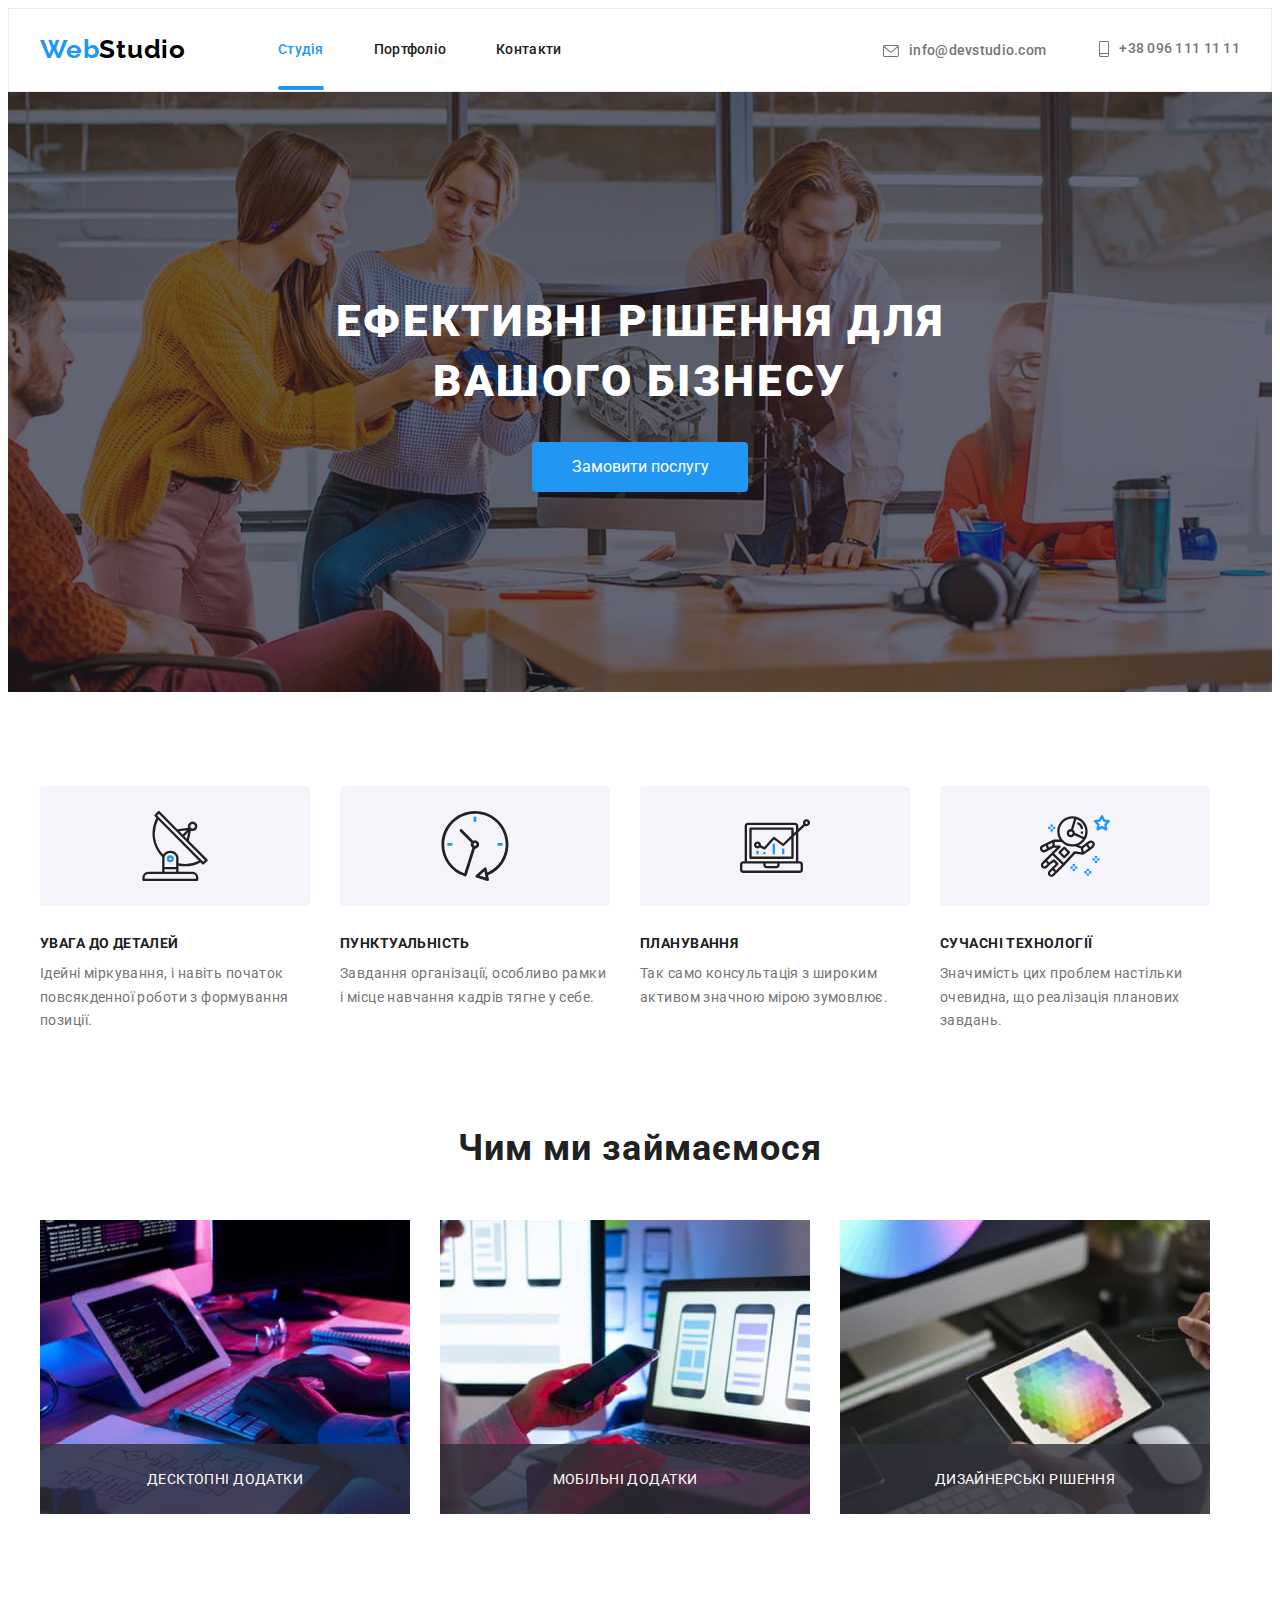
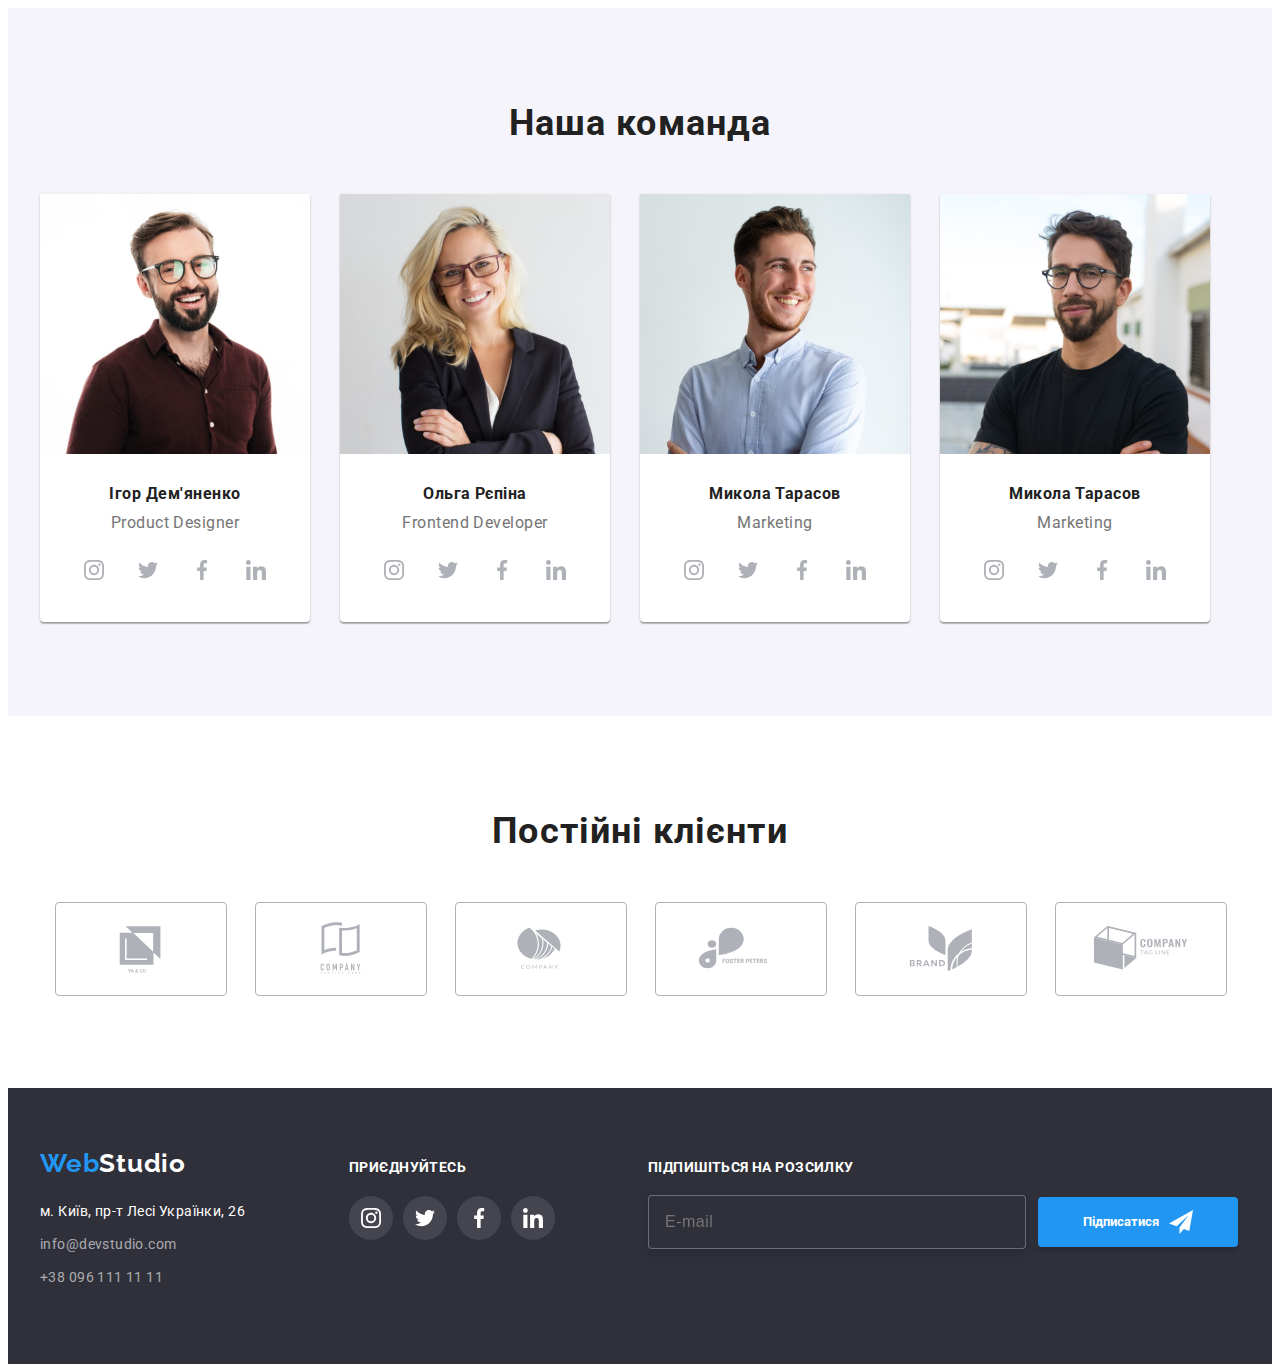
==== commit c867ebec: "зробив лояут.відключив  style css" ====
--- a/index.html
+++ b/index.html
@@ -24,8 +24,8 @@
     integrity="sha512-wpPYUAdjBVSE4KJnH1VR1HeZfpl1ub8YT/NKx4PuQ5NmX2tKuGu6U/JRp5y+Y8XG2tV+wKQpNHVUX03MfMFn9Q=="
     crossorigin="anonymous" referrerpolicy="no-referrer" />
   <!-- Local Styles -->
-  <link rel="stylesheet" href="/css/main.min.css">
-  <link rel="stylesheet" href="./css/styles.css" />
+  <link rel="stylesheet" href="./css/main.min.css" />
+
 </head>
 
 <body>
@@ -447,45 +447,45 @@
   <!-- Modal window -->
   <div class="backdrop is-hidden" data-modal>
     <div class="modal">
-      <button class="modal-btn" data-modal-close> <svg class="modal-icon" width="11" height="11">
+      <button class="modal__btn" data-modal-close> <svg class="modal__icon" width="11" height="11">
           <use href="./images/icons/symbol-defs.svg#icon-close"></use>
         </svg>
       </button>
-      <strong class="modal-label">Залиште свої дані, ми вам передзвонимо</strong>
-      <form name="model_form">
-        <div class="modal-form-group" role="group">
-          <label class="modal-form-label" for="user_name">Iм'я</label>
-          <div class="modal-form-wrapper">
-            <input class="modal-form-field" type="text" name="user_name" id="user_name">
-            <svg class="modal-form-icons" width="18" height="18">
+      <strong class="modal__label">Залиште свої дані, ми вам передзвонимо</strong>
+      <form name="model__form">
+        <div class="modal__form-group" role="group">
+          <label class="modal__form-label" for="user_name">Iм'я</label>
+          <div class="modal__form-wrapper">
+            <input class="modal__form-field" type="text" name="user_name" id="user_name">
+            <svg class="modal__form-icons" width="18" height="18">
               <use href="./images/icons/symbol-defs.svg#icon-person"></use>
             </svg>
           </div>
-          <label class="modal-form-label" for="user_phone">Телефон</label>
-          <div class="modal-form-wrapper">
-            <input class="modal-form-field" type="tel" name="user_tel" id="user_phone">
-            <svg class="modal-form-icons" width="18" height="18">
+          <label class="modal__form-label" for="user_phone">Телефон</label>
+          <div class="modal__form-wrapper">
+            <input class="modal__form-field" type="tel" name="user_tel" id="user_phone">
+            <svg class="modal__form-icons" width="18" height="18">
               <use href="./images/icons/symbol-defs.svg#icon-phone-black"></use>
             </svg>
           </div>
-          <label class="modal-form-label" for="user_mail">Пошта</label>
-          <div class="modal-form-wrapper">
-            <input class="modal-form-field" type="mail" name="user_mail" id="user_mail">
-            <svg class="modal-form-icons" width="18" height="18">
+          <label class="modal__form-label" for="user_mail">Пошта</label>
+          <div class="modal__form-wrapper">
+            <input class="modal__form-field" type="mail" name="user_mail" id="user_mail">
+            <svg class="modal__form-icons" width="18" height="18">
               <use href="./images/icons/symbol-defs.svg#icon-email-black"></use>
             </svg>
           </div>
-          <label class="modal-form-label" for="user_message">Коментар</label>
-          <textarea class="modal-form-message" placeholder="Введіть текст" name="user_message" id="user_message"
+          <label class="modal__form-label" for="user_message">Коментар</label>
+          <textarea class="modal__form-message" placeholder="Введіть текст" name="user_message" id="user_message"
             rows="6"></textarea>
         </div>
-        <div class="modal-form-agreement" role="group">
-          <input class="modal-form-checkbox" type="checkbox" id="user_agreement">
-          <label class="modal-form-agreement-desc" for="user_agreement">Погоджуюся з розсилкою та приймаю
-            <a class="modal-form-agreement-link" href="">Умови договору</a>
+        <div class="modal__form-agreement" role="group">
+          <input class="modal__form-checkbox" type="checkbox" id="user_agreement">
+          <label class="modal__form-agreement-desc" for="user_agreement">Погоджуюся з розсилкою та приймаю
+            <a class="modal__form-agreement-link" href="">Умови договору</a>
           </label>
         </div>
-        <button class="modal-form-btn" type="submit">Відправити</button>
+        <button class="modal__form-btn" type="submit">Відправити</button>
       </form>
     </div>
   </div>
--- a/css/main.min.css
+++ b/css/main.min.css
@@ -1 +1 @@
-:root{--primary-background-color: #ffffff;--secondary-background-color: #f5f4fa;--tertiary-background-color: #2f303a;--accent-color: #2196f3;--primary-color-text: #212121;--secondary-color-text: #757575;--tertiary-color-text: #ffffff;--btn-color-filter-activ: 0px 3px 1px rgba(0, 0, 0, 0.1), 0px 1px 2px rgba(0, 0, 0, 0.08), 0px 2px 2px rgba(0, 0, 0, 0.12);--font-size-normal: 14px;--icon-color: #afb1b8;--duration: 250ms;--timing-function: cubic-bezier(0.4, 0, 0.2, 1)}.visually-hidden{position:absolute;white-space:nowrap;width:1px;height:1px;overflow:hidden;border:0;padding:0;clip:rect(0 0 0 0);-webkit-clip-path:inset(50%);clip-path:inset(50%);margin:-1px}.filter,.join__list,.footer__link,.cliens__list,.socials,.team__list,.section__list,.about__list,.contacts,.nav__list{list-style:none}.join__link,.footer__contact,.footer__nav,.cliens__link,.contacts__data,.nav__link,.logo{text-decoration:none}body{background:var(--primary-background-color);color:var(--primary-color-text);font-size:var(--font-size-normal);font-family:"Roboto",sans-serif}h1,h2,h3,h4,h5,h6,p{margin:0}.list{list-style:none;padding-left:0;margin:0}.link{text-decoration:none;color:inherit}img{display:block;max-width:100%;height:auto}address{font-style:normal}.container{width:1200px;padding:0 15px;margin:0 auto}.header{border:1px solid #ececec}.header__container{display:-webkit-box;display:-ms-flexbox;display:flex;-webkit-box-align:center;-ms-flex-align:center;align-items:center}.logo{margin-right:93px;width:145px;height:31px;left:215px;top:24px;font-family:"Raleway";font-style:normal;font-weight:700;-webkit-box-align:center;-ms-flex-align:center;align-items:center;font-size:26px;line-height:1.19;letter-spacing:.03em;color:var(--accent-color)}.logo__header{color:#000}.nav{display:-webkit-box;display:-ms-flexbox;display:flex;-webkit-box-align:center;-ms-flex-align:center;align-items:center}.nav__list{display:-webkit-box;display:-ms-flexbox;display:flex;-webkit-box-align:center;-ms-flex-align:center;align-items:center;gap:50px}.nav__link{display:inline-block;padding-top:32px;padding-bottom:32px;font-weight:500;line-height:1.14;letter-spacing:.02em;color:var(--primary-color-text);position:relative;-webkit-transition:color var(--duration) var(--timing-function);transition:color var(--duration) var(--timing-function)}.nav__link:hover,.nav__link:focus,.nav__link--current{color:var(--accent-color)}.nav__link--current::after{content:"";display:block;width:100%;height:4px;border-radius:4px;background-color:var(--accent-color);position:absolute;bottom:0px}.contacts{margin-left:auto}.contacts__item{display:inline-block}.contacts .contacts__item+.contacts__item{margin-left:50px}.contacts__data{display:-webkit-box;display:-ms-flexbox;display:flex;-webkit-box-align:center;-ms-flex-align:center;align-items:center;gap:10px;padding-top:32px;padding-bottom:32px;font-weight:500;line-height:1.14;letter-spacing:.02em;color:var(--secondary-color-text);-webkit-transition:color var(--duration) var(--timing-function);transition:color var(--duration) var(--timing-function)}.contacts .contacts__data:hover,.contacts .contacts__data:focus{color:var(--accent-color)}.contacts__icon{fill:currentColor}.hero{max-width:1600px;margin:auto;background-color:var(--tertiary-background-color);padding-top:200px;padding-bottom:200px;text-align:center;background-image:-webkit-gradient(linear, left top, right top, from(rgba(47, 48, 58, 0.4)), to(rgba(47, 48, 58, 0.4))),url(../images/hero.jpg);background-image:linear-gradient(to right, rgba(47, 48, 58, 0.4), rgba(47, 48, 58, 0.4)),url(../images/hero.jpg);background-repeat:no-repeat;background-position:center}.hero__title{width:696px;text-align:center;margin-left:auto;margin-right:auto;margin-bottom:30px;font-weight:900;font-size:44px;line-height:1.36;text-align:center;letter-spacing:.06em;text-transform:uppercase;color:var(--primary-background-color)}.hero__btn{padding:10px 32px 10px 32px}.hero .overlay{height:600px;max-width:1600px;margin-left:auto;margin-right:auto}.btn{border:none;font-size:16px;font-family:inherit;min-width:216px;height:50px;text-align:center;cursor:pointer;background-color:var(--accent-color);border-radius:4px;color:var(--primary-background-color);-webkit-transition:background-color var(--duration) var(--timing-function);transition:background-color var(--duration) var(--timing-function)}.btn:hover,.btn:focus{background-color:#188ce8}.about{padding-top:94px;padding-bottom:0px}.about__list{display:-webkit-box;display:-ms-flexbox;display:flex;gap:30px}.about__item{width:270px}.about__title{margin-bottom:10px;font-size:14px;line-height:1.14;letter-spacing:.03em;text-transform:uppercase}.about__description{line-height:1.71;letter-spacing:.03em;color:var(--secondary-color-text)}.icon__box{display:-webkit-box;display:-ms-flexbox;display:flex;-webkit-box-align:center;-ms-flex-align:center;align-items:center;-webkit-box-pack:center;-ms-flex-pack:center;justify-content:center;width:270px;height:120px;border-radius:4px;margin-bottom:30px;background:var(--secondary-background-color)}.section{padding-top:94px;padding-bottom:94px}.section__list{display:-webkit-box;display:-ms-flexbox;display:flex;gap:30px}.section__title{margin-bottom:50px;font-size:36px;line-height:1.17;text-align:center;letter-spacing:.03em}.section__item{position:relative}.section__overlay{position:absolute;bottom:0;padding-top:27px;padding-bottom:27px;width:100%;background-color:rgba(47,48,58,.8)}.section__text{line-height:16px;text-align:center;letter-spacing:.03em;text-transform:uppercase;color:var(--primary-background-color)}.team{padding-top:94px;padding-bottom:94px;background-color:#f5f4fa}.team__title{margin-bottom:50px;font-size:36px;line-height:1.17;text-align:center;letter-spacing:.03em}.team__list{display:-webkit-box;display:-ms-flexbox;display:flex;gap:30px;text-align:center;margin:0 auto}.team__item{background-color:var(--primary-background-color);-webkit-box-shadow:0px 1px 3px rgba(0,0,0,.12),0px 1px 1px rgba(0,0,0,.14),0px 2px 1px rgba(0,0,0,.2);box-shadow:0px 1px 3px rgba(0,0,0,.12),0px 1px 1px rgba(0,0,0,.14),0px 2px 1px rgba(0,0,0,.2);border-radius:0px 0px 4px 4px}.team__info{padding-top:30px;padding-bottom:30px}.team__name{margin-bottom:10px;font-size:16px;line-height:1.19;text-align:center;letter-spacing:.03em}.team__position{font-size:16px;line-height:1.19;text-align:center;letter-spacing:.03em;margin-bottom:16px;color:var(--secondary-color-text)}.socials{display:-webkit-box;display:-ms-flexbox;display:flex;-webkit-box-pack:center;-ms-flex-pack:center;justify-content:center;-webkit-box-align:center;-ms-flex-align:center;align-items:center;gap:10px;padding:0px}.socials__link{display:-webkit-box;display:-ms-flexbox;display:flex;-webkit-box-pack:center;-ms-flex-pack:center;justify-content:center;-webkit-box-align:center;-ms-flex-align:center;align-items:center;width:44px;height:44px;border-radius:50px;color:var(--icon-color);-webkit-transition:background-color var(--duration) var(--timing-function),color var(--duration) var(--timing-function);transition:background-color var(--duration) var(--timing-function),color var(--duration) var(--timing-function);background-color:var(--primary-background-color)}.socials__link:hover,.socials__link:focus{background-color:var(--accent-color);color:var(--primary-background-color)}.socials__icon{-webkit-box-align:center;-ms-flex-align:center;align-items:center;fill:currentColor}.cliens{padding-top:94px;padding-bottom:94px}.cliens__title{margin-bottom:50px;font-size:36px;line-height:1.17;letter-spacing:.03em;text-align:center}.cliens__list{display:-webkit-box;display:-ms-flexbox;display:flex;-webkit-box-align:center;-ms-flex-align:center;align-items:center;-webkit-box-pack:center;-ms-flex-pack:center;justify-content:center;gap:30px}.cliens__item{width:170px;height:92px}.cliens__link{width:100%;height:100%;display:-webkit-box;display:-ms-flexbox;display:flex;-webkit-box-pack:center;-ms-flex-pack:center;justify-content:center;-webkit-box-align:center;-ms-flex-align:center;align-items:center;border:1px solid #afb1b8;border-radius:4px;color:var(--icon-color);-webkit-transition:color var(--duration) var(--timing-function),border-color var(--duration) var(--timing-function);transition:color var(--duration) var(--timing-function),border-color var(--duration) var(--timing-function)}.cliens__link:hover,.cliens__link:focus{border-color:1px solid var(--accent-color);color:var(--accent-color)}.footer{padding-top:60px;padding-bottom:60px;background-color:var(--tertiary-background-color)}.footer__container{display:-webkit-box;display:-ms-flexbox;display:flex;-webkit-box-align:baseline;-ms-flex-align:baseline;align-items:baseline}.footer__logo{margin-bottom:20px}.footer__studio{color:var(--tertiary-color-text)}.footer__nav{font-style:normal;line-height:1.71;letter-spacing:.03em;color:var(--primary-background-color);-webkit-transition:color var(--duration) var(--timing-function);transition:color var(--duration) var(--timing-function)}.footer__nav:hover,.footer__nav:focus{color:var(--accent-color)}.footer__contact{font-style:normal;line-height:1.71;letter-spacing:.03em;color:rgba(255,255,255,.6);-webkit-transition:color var(--duration) var(--timing-function);transition:color var(--duration) var(--timing-function)}.footer__contact:hover,.footer .footer__contact:focus{color:var(--accent-color)}.footer__link:not(:last-child){margin-bottom:9px}.footer__list{padding:0px}.footer__contact{min-width:231px;margin-right:70px}.join{margin-right:93px}.join__item{width:44px;height:44px;border-radius:50%;background:rgba(255,255,255,.1)}.join__list{display:-webkit-box;display:-ms-flexbox;display:flex;-webkit-box-align:center;-ms-flex-align:center;align-items:center;-webkit-box-pack:center;-ms-flex-pack:center;justify-content:center;padding:0px;gap:10px}.join__link{display:-webkit-box;display:-ms-flexbox;display:flex;-webkit-box-align:center;-ms-flex-align:center;align-items:center;-webkit-box-pack:center;-ms-flex-pack:center;justify-content:center;width:100%;height:100%;border-radius:50%;fill:#fff;-webkit-transition:background-color var(--duration) var(--timing-function);transition:background-color var(--duration) var(--timing-function)}.join__link:hover,.join__link:focus{background-color:var(--accent-color)}.join__text{margin-top:0px;margin-bottom:20px;font-weight:700;font-size:14px;line-height:1.14;letter-spacing:.03em;text-transform:uppercase;color:var(--primary-background-color)}.subscribe__form{display:-webkit-box;display:-ms-flexbox;display:flex;-webkit-box-align:center;-ms-flex-align:center;align-items:center;-webkit-box-pack:center;-ms-flex-pack:center;justify-content:center;gap:12px}.subscribe__text{margin-bottom:20px;font-weight:700;font-size:14px;line-height:16px;letter-spacing:.03em;text-transform:uppercase;margin-bottom:20px;color:var(--primary-background-color)}.subscribe__input{padding-left:16px;width:358px;height:50px;background-color:#2f303a;border:1px solid rgba(255,255,255,.3);-webkit-filter:drop-shadow(0px 4px 4px rgba(0, 0, 0, 0.15));filter:drop-shadow(0px 4px 4px rgba(0, 0, 0, 0.15));border-radius:4px;display:-webkit-box;display:-ms-flexbox;display:flex;-webkit-box-align:center;-ms-flex-align:center;align-items:center;letter-spacing:.03em;font-size:16px;line-height:20px;color:rgba(255,255,255,.6)}.subscribe__btn{display:-webkit-box;display:-ms-flexbox;display:flex;-webkit-box-align:center;-ms-flex-align:center;align-items:center;-webkit-box-pack:center;-ms-flex-pack:center;justify-content:center;gap:10px;font-weight:700;min-width:200px;height:50px;font-family:inherit;text-align:center;cursor:pointer;background-color:var(--accent-color);color:var(--primary-background-color);-webkit-box-shadow:0px 4px 4px rgba(0,0,0,.15);box-shadow:0px 4px 4px rgba(0,0,0,.15);border:none;border-radius:4px}.filter{display:-webkit-box;display:-ms-flexbox;display:flex;-webkit-box-pack:center;-ms-flex-pack:center;justify-content:center;gap:8px;text-align:center;margin-bottom:50px}.filter__btn{background:#f5f4fa;font-family:"Roboto",sans-serif;font-style:normal;font-weight:500;font-size:16px;line-height:1.63;text-align:center;letter-spacing:.03em;border-radius:4px;border-color:rgba(0,0,0,0);cursor:pointer;padding:6px 22px;color:var(--primary-color-text);-webkit-transition-property:background-color,color,-webkit-box-shadow;transition-property:background-color,color,-webkit-box-shadow;transition-property:background-color,color,box-shadow;transition-property:background-color,color,box-shadow,-webkit-box-shadow;-webkit-transition-duration:var(--duration);transition-duration:var(--duration);-webkit-transition-timing-function:var(--timing-function);transition-timing-function:var(--timing-function)}.filter__btn:hover,.filter__btn:focus{background-color:var(--accent-color);color:var(--tertiary-color-text);-webkit-box-shadow:var(--btn-color-filter-activ);box-shadow:var(--btn-color-filter-activ)}.filter__btn--activ{background-color:var(--accent-color);color:var(--primary-background-color);-webkit-box-shadow:var(--btn-color-filter-activ);box-shadow:var(--btn-color-filter-activ)}/*# sourceMappingURL=main.min.css.map */+:root{--primary-background-color: #ffffff;--secondary-background-color: #f5f4fa;--tertiary-background-color: #2f303a;--accent-color: #2196f3;--primary-color-text: #212121;--secondary-color-text: #757575;--tertiary-color-text: #ffffff;--btn-color-filter-activ: 0px 3px 1px rgba(0, 0, 0, 0.1), 0px 1px 2px rgba(0, 0, 0, 0.08), 0px 2px 2px rgba(0, 0, 0, 0.12);--font-size-normal: 14px;--icon-color: #afb1b8;--duration: 250ms;--timing-function: cubic-bezier(0.4, 0, 0.2, 1)}.visually-hidden{position:absolute;white-space:nowrap;width:1px;height:1px;overflow:hidden;border:0;padding:0;clip:rect(0 0 0 0);-webkit-clip-path:inset(50%);clip-path:inset(50%);margin:-1px}.card,.filter,.join__list,.footer__link,.cliens__list,.socials,.team__list,.section__list,.about__list,.contacts,.nav__list{list-style:none;padding:0;margin:0}.join__link,.footer__contact,.footer__nav,.cliens__link,.contacts__data,.nav__link,.logo{text-decoration:none}body{background:var(--primary-background-color);color:var(--primary-color-text);font-size:var(--font-size-normal);font-family:"Roboto",sans-serif}h1,h2,h3,h4,h5,h6,p{margin:0}list{list-style:none;padding-left:0;margin:0}link{text-decoration:none;color:inherit}img{display:block;max-width:100%;height:auto}address{font-style:normal}.container{width:1200px;padding:0 15px;margin:0 auto}.header{border:1px solid #ececec}.header__container{display:-webkit-box;display:-ms-flexbox;display:flex;-webkit-box-align:center;-ms-flex-align:center;align-items:center}.logo{margin-right:93px;width:145px;height:31px;left:215px;top:24px;font-family:"Raleway";font-style:normal;font-weight:700;-webkit-box-align:center;-ms-flex-align:center;align-items:center;font-size:26px;line-height:1.19;letter-spacing:.03em;color:var(--accent-color)}.logo__header{color:#000}.nav{display:-webkit-box;display:-ms-flexbox;display:flex;-webkit-box-align:center;-ms-flex-align:center;align-items:center;padding:0;margin:0}.nav__list{display:-webkit-box;display:-ms-flexbox;display:flex;gap:50px}.nav__link{display:inline-block;padding-top:32px;padding-bottom:32px;font-weight:500;line-height:1.14;letter-spacing:.02em;color:var(--primary-color-text);position:relative;-webkit-transition:color var(--duration) var(--timing-function);transition:color var(--duration) var(--timing-function)}.nav__link:hover,.nav__link:focus,.nav__link--current{color:var(--accent-color)}.nav__link--current::after{content:"";display:block;width:100%;height:4px;border-radius:4px;background-color:var(--accent-color);position:absolute;bottom:0px}.contacts{margin-left:auto}.contacts__item{display:inline-block}.contacts .contacts__item+.contacts__item{margin-left:50px}.contacts__data{display:-webkit-box;display:-ms-flexbox;display:flex;-webkit-box-align:center;-ms-flex-align:center;align-items:center;gap:10px;padding-top:32px;padding-bottom:32px;font-weight:500;line-height:1.14;letter-spacing:.02em;color:var(--secondary-color-text);-webkit-transition:color var(--duration) var(--timing-function);transition:color var(--duration) var(--timing-function)}.contacts .contacts__data:hover,.contacts .contacts__data:focus{color:var(--accent-color)}.contacts__icon{fill:currentColor}.hero{max-width:1600px;margin:auto;background-color:var(--tertiary-background-color);padding-top:200px;padding-bottom:200px;text-align:center;background-image:-webkit-gradient(linear, left top, right top, from(rgba(47, 48, 58, 0.4)), to(rgba(47, 48, 58, 0.4))),url(../images/hero.jpg);background-image:linear-gradient(to right, rgba(47, 48, 58, 0.4), rgba(47, 48, 58, 0.4)),url(../images/hero.jpg);background-repeat:no-repeat;background-position:center}.hero__title{width:696px;text-align:center;margin-left:auto;margin-right:auto;margin-bottom:30px;font-weight:900;font-size:44px;line-height:1.36;text-align:center;letter-spacing:.06em;text-transform:uppercase;color:var(--primary-background-color)}.hero__btn{padding:10px 32px 10px 32px}.hero .overlay{height:600px;max-width:1600px;margin-left:auto;margin-right:auto}.btn{border:none;font-size:16px;font-family:inherit;min-width:216px;height:50px;text-align:center;cursor:pointer;background-color:var(--accent-color);border-radius:4px;color:var(--primary-background-color);-webkit-transition:background-color var(--duration) var(--timing-function);transition:background-color var(--duration) var(--timing-function)}.btn:hover,.btn:focus{background-color:#188ce8}.about{padding-top:94px;padding-bottom:0px}.about__list{display:-webkit-box;display:-ms-flexbox;display:flex;gap:30px}.about__item{width:270px}.about__title{margin-bottom:10px;font-size:14px;line-height:1.14;letter-spacing:.03em;text-transform:uppercase}.about__description{line-height:1.71;letter-spacing:.03em;color:var(--secondary-color-text)}.icon__box{display:-webkit-box;display:-ms-flexbox;display:flex;-webkit-box-align:center;-ms-flex-align:center;align-items:center;-webkit-box-pack:center;-ms-flex-pack:center;justify-content:center;width:270px;height:120px;border-radius:4px;margin-bottom:30px;background:var(--secondary-background-color)}.section{padding-top:94px;padding-bottom:94px}.section__list{display:-webkit-box;display:-ms-flexbox;display:flex;gap:30px}.section__title{margin-bottom:50px;font-size:36px;line-height:1.17;text-align:center;letter-spacing:.03em}.section__item{position:relative}.section__overlay{position:absolute;bottom:0;padding-top:27px;padding-bottom:27px;width:100%;background-color:rgba(47,48,58,.8)}.section__text{line-height:16px;text-align:center;letter-spacing:.03em;text-transform:uppercase;color:var(--primary-background-color)}.team{padding-top:94px;padding-bottom:94px;background-color:#f5f4fa}.team__title{margin-bottom:50px;font-size:36px;line-height:1.17;text-align:center;letter-spacing:.03em}.team__list{display:-webkit-box;display:-ms-flexbox;display:flex;gap:30px;text-align:center;margin:0 auto}.team__item{background-color:var(--primary-background-color);-webkit-box-shadow:0px 1px 3px rgba(0,0,0,.12),0px 1px 1px rgba(0,0,0,.14),0px 2px 1px rgba(0,0,0,.2);box-shadow:0px 1px 3px rgba(0,0,0,.12),0px 1px 1px rgba(0,0,0,.14),0px 2px 1px rgba(0,0,0,.2);border-radius:0px 0px 4px 4px}.team__info{padding-top:30px;padding-bottom:30px}.team__name{margin-bottom:10px;font-size:16px;line-height:1.19;text-align:center;letter-spacing:.03em}.team__position{font-size:16px;line-height:1.19;text-align:center;letter-spacing:.03em;margin-bottom:16px;color:var(--secondary-color-text)}.socials{display:-webkit-box;display:-ms-flexbox;display:flex;-webkit-box-pack:center;-ms-flex-pack:center;justify-content:center;-webkit-box-align:center;-ms-flex-align:center;align-items:center;gap:10px;padding:0px}.socials__link{display:-webkit-box;display:-ms-flexbox;display:flex;-webkit-box-pack:center;-ms-flex-pack:center;justify-content:center;-webkit-box-align:center;-ms-flex-align:center;align-items:center;width:44px;height:44px;border-radius:50px;color:var(--icon-color);-webkit-transition:background-color var(--duration) var(--timing-function),color var(--duration) var(--timing-function);transition:background-color var(--duration) var(--timing-function),color var(--duration) var(--timing-function);background-color:var(--primary-background-color)}.socials__link:hover,.socials__link:focus{background-color:var(--accent-color);color:var(--primary-background-color)}.socials__icon{-webkit-box-align:center;-ms-flex-align:center;align-items:center;fill:currentColor}.cliens{padding-top:94px;padding-bottom:94px}.cliens__title{margin-bottom:50px;font-size:36px;line-height:1.17;letter-spacing:.03em;text-align:center}.cliens__list{display:-webkit-box;display:-ms-flexbox;display:flex;-webkit-box-align:center;-ms-flex-align:center;align-items:center;-webkit-box-pack:center;-ms-flex-pack:center;justify-content:center;gap:30px}.cliens__item{width:170px;height:92px}.cliens__link{width:100%;height:100%;display:-webkit-box;display:-ms-flexbox;display:flex;-webkit-box-pack:center;-ms-flex-pack:center;justify-content:center;-webkit-box-align:center;-ms-flex-align:center;align-items:center;border:1px solid #afb1b8;border-radius:4px;color:var(--icon-color);-webkit-transition:color var(--duration) var(--timing-function),border-color var(--duration) var(--timing-function);transition:color var(--duration) var(--timing-function),border-color var(--duration) var(--timing-function)}.cliens__link:hover,.cliens__link:focus{border-color:1px solid var(--accent-color);color:var(--accent-color)}.footer{padding-top:60px;padding-bottom:60px;background-color:var(--tertiary-background-color)}.footer__container{display:-webkit-box;display:-ms-flexbox;display:flex;-webkit-box-align:baseline;-ms-flex-align:baseline;align-items:baseline}.footer__logo{margin-bottom:20px}.footer__studio{color:var(--tertiary-color-text)}.footer__nav{font-style:normal;line-height:1.71;letter-spacing:.03em;color:var(--primary-background-color);-webkit-transition:color var(--duration) var(--timing-function);transition:color var(--duration) var(--timing-function)}.footer__nav:hover,.footer__nav:focus{color:var(--accent-color)}.footer__contact{font-style:normal;line-height:1.71;letter-spacing:.03em;color:rgba(255,255,255,.6);-webkit-transition:color var(--duration) var(--timing-function);transition:color var(--duration) var(--timing-function)}.footer__contact:hover,.footer .footer__contact:focus{color:var(--accent-color)}.footer__link:not(:last-child){margin-bottom:9px}.footer__list{padding:0px}.footer__contact{min-width:231px;margin-right:70px}.join{margin-right:93px}.join__item{width:44px;height:44px;border-radius:50%;background:rgba(255,255,255,.1)}.join__list{display:-webkit-box;display:-ms-flexbox;display:flex;-webkit-box-align:center;-ms-flex-align:center;align-items:center;-webkit-box-pack:center;-ms-flex-pack:center;justify-content:center;padding:0px;gap:10px}.join__link{display:-webkit-box;display:-ms-flexbox;display:flex;-webkit-box-align:center;-ms-flex-align:center;align-items:center;-webkit-box-pack:center;-ms-flex-pack:center;justify-content:center;width:100%;height:100%;border-radius:50%;fill:#fff;-webkit-transition:background-color var(--duration) var(--timing-function);transition:background-color var(--duration) var(--timing-function)}.join__link:hover,.join__link:focus{background-color:var(--accent-color)}.join__text{margin-top:0px;margin-bottom:20px;font-weight:700;font-size:14px;line-height:1.14;letter-spacing:.03em;text-transform:uppercase;color:var(--primary-background-color)}.subscribe__form{display:-webkit-box;display:-ms-flexbox;display:flex;-webkit-box-align:center;-ms-flex-align:center;align-items:center;-webkit-box-pack:center;-ms-flex-pack:center;justify-content:center;gap:12px}.subscribe__text{margin-bottom:20px;font-weight:700;font-size:14px;line-height:16px;letter-spacing:.03em;text-transform:uppercase;margin-bottom:20px;color:var(--primary-background-color)}.subscribe__input{padding-left:16px;width:358px;height:50px;background-color:#2f303a;border:1px solid rgba(255,255,255,.3);-webkit-filter:drop-shadow(0px 4px 4px rgba(0, 0, 0, 0.15));filter:drop-shadow(0px 4px 4px rgba(0, 0, 0, 0.15));border-radius:4px;display:-webkit-box;display:-ms-flexbox;display:flex;-webkit-box-align:center;-ms-flex-align:center;align-items:center;letter-spacing:.03em;font-size:16px;line-height:20px;color:rgba(255,255,255,.6)}.subscribe__btn{display:-webkit-box;display:-ms-flexbox;display:flex;-webkit-box-align:center;-ms-flex-align:center;align-items:center;-webkit-box-pack:center;-ms-flex-pack:center;justify-content:center;gap:10px;font-weight:700;min-width:200px;height:50px;font-family:inherit;text-align:center;cursor:pointer;background-color:var(--accent-color);color:var(--primary-background-color);-webkit-box-shadow:0px 4px 4px rgba(0,0,0,.15);box-shadow:0px 4px 4px rgba(0,0,0,.15);border:none;border-radius:4px}.filter{display:-webkit-box;display:-ms-flexbox;display:flex;-webkit-box-pack:center;-ms-flex-pack:center;justify-content:center;gap:8px;text-align:center;margin-bottom:50px}.filter__btn{background:#f5f4fa;font-family:"Roboto",sans-serif;font-style:normal;font-weight:500;font-size:16px;line-height:1.63;text-align:center;letter-spacing:.03em;border-radius:4px;border-color:rgba(0,0,0,0);cursor:pointer;padding:6px 22px;color:var(--primary-color-text);-webkit-transition-property:background-color,color,-webkit-box-shadow;transition-property:background-color,color,-webkit-box-shadow;transition-property:background-color,color,box-shadow;transition-property:background-color,color,box-shadow,-webkit-box-shadow;-webkit-transition-duration:var(--duration);transition-duration:var(--duration);-webkit-transition-timing-function:var(--timing-function);transition-timing-function:var(--timing-function)}.filter__btn:hover,.filter__btn:focus{background-color:var(--accent-color);color:var(--tertiary-color-text);-webkit-box-shadow:var(--btn-color-filter-activ);box-shadow:var(--btn-color-filter-activ)}.filter__btn--activ{background-color:var(--accent-color);color:var(--primary-background-color);-webkit-box-shadow:var(--btn-color-filter-activ);box-shadow:var(--btn-color-filter-activ)}.card{display:-webkit-box;display:-ms-flexbox;display:flex;-ms-flex-wrap:wrap;flex-wrap:wrap;gap:30px}.card__item{-ms-flex-preferred-size:calc((100% - 60px)/3);flex-basis:calc((100% - 60px)/3);background-color:#fff;border:1px solid #eee;-webkit-transition:background-color var(--duration) var(--timing-function),-webkit-box-shadow var(--duration) var(--timing-function);transition:background-color var(--duration) var(--timing-function),-webkit-box-shadow var(--duration) var(--timing-function);transition:background-color var(--duration) var(--timing-function),box-shadow var(--duration) var(--timing-function);transition:background-color var(--duration) var(--timing-function),box-shadow var(--duration) var(--timing-function),-webkit-box-shadow var(--duration) var(--timing-function)}.card__item:hover,.card__item:focus{background-color:var(--primary-background-color);-webkit-box-shadow:0px 1px 1px rgba(0,0,0,.12),0px 4px 4px rgba(0,0,0,.06),1px 4px 6px rgba(0,0,0,.16);box-shadow:0px 1px 1px rgba(0,0,0,.12),0px 4px 4px rgba(0,0,0,.06),1px 4px 6px rgba(0,0,0,.16)}.card__title{font-size:18px;line-height:2;letter-spacing:.06em;margin-bottom:4px}.card__info{font-size:16px;line-height:1.88;letter-spacing:.03em;color:var(--secondary-color-text)}.card__discription{padding:20px 24px}.card__thumb{position:relative;overflow:hidden}.card__overlay{position:absolute;top:0;left:0;padding-right:24px;padding-left:24px;display:-webkit-box;display:-ms-flexbox;display:flex;-webkit-box-align:center;-ms-flex-align:center;align-items:center;width:100%;height:100%;background-color:rgba(33,150,243,.9);font-size:18px;line-height:28px;letter-spacing:.03em;color:#fff;-webkit-transform:translateY(100%);transform:translateY(100%);-webkit-transition:-webkit-transform var(--duration) var(--timing-function);transition:-webkit-transform var(--duration) var(--timing-function);transition:transform var(--duration) var(--timing-function);transition:transform var(--duration) var(--timing-function), -webkit-transform var(--duration) var(--timing-function)}.card__item:hover .card__overlay{-webkit-transform:translateY(0);transform:translateY(0)}.backdrop{position:fixed;top:0;left:0;width:100%;height:100%;background-color:rgba(0,0,0,.2);-webkit-transition:opacity 200ms linear,visibility 200ms linear;transition:opacity 200ms linear,visibility 200ms linear}.backdrop.is-hidden{opacity:0;visibility:hidden;pointer-events:none}.modal{position:absolute;top:50%;left:50%;padding:40px;-webkit-transform:translateX(-50%) translateY(-50%);transform:translateX(-50%) translateY(-50%);width:528px;background-color:#fff;-webkit-box-shadow:0px 1px 3px rgba(0,0,0,.12),0px 1px 1px rgba(0,0,0,.14),0px 2px 1px rgba(0,0,0,.2);box-shadow:0px 1px 3px rgba(0,0,0,.12),0px 1px 1px rgba(0,0,0,.14),0px 2px 1px rgba(0,0,0,.2);border-radius:4px;-webkit-transition:opacity 400ms,-webkit-transform 400ms;transition:opacity 400ms,-webkit-transform 400ms;transition:transform 400ms,opacity 400ms;transition:transform 400ms,opacity 400ms,-webkit-transform 400ms}.modal.backdrop.is-hidden{opacity:0;-webkit-transform:translateX(-50%) translateY(-70%);transform:translateX(-50%) translateY(-70%)}.modal__btn{position:absolute;top:8px;right:8px;padding:0px;display:-webkit-inline-box;display:-ms-inline-flexbox;display:inline-flex;-webkit-box-align:center;-ms-flex-align:center;align-items:center;-webkit-box-pack:center;-ms-flex-pack:center;justify-content:center;width:30px;height:30px;background-color:rgba(0,0,0,0);border:1px solid rgba(0,0,0,.1);border-radius:50%;cursor:pointer;-webkit-transition:border var(--duration) var(--timing-function);transition:border var(--duration) var(--timing-function)}.modal__btn:hover,.modal__btn:focus{border-color:var(--accent-color)}.modal__icon{fill:#000;-webkit-transition:fill var(--duration) var(--timing-function);transition:fill var(--duration) var(--timing-function)}.modal__icon:hover,.modal__icon:focus{fill:var(--accent-color)}.modal__label{display:block;text-align:center;margin-bottom:12px;font-size:20px;line-height:1.15;letter-spacing:.03em;color:var(--primary-color-text)}.modal .modal__form-group{margin-bottom:20px}.modal__form-label{display:block;margin-bottom:4px;font-size:12px;line-height:14px;letter-spacing:.01em;color:var(--secondary-color-text)}.modal__form-wrapper{position:relative;margin-bottom:10px}.modal__form-field{width:100%;height:40px;padding-left:42px;padding-right:42px;border:1px solid rgba(33,33,33,.2);border-radius:4px;outline:1px solid rgba(0,0,0,0);outline-offset:-1px;-webkit-transition:outline-color var(--duration) var(--timing-function);transition:outline-color var(--duration) var(--timing-function)}.modal__form-field:focus{outline-color:var(--accent-color)}.modal__form-icons{position:absolute;top:50%;left:12px;-webkit-transform:translateY(-50%);transform:translateY(-50%);-webkit-transition:fill var(--duration) var(--timing-function);transition:fill var(--duration) var(--timing-function)}.modal__form-field:focus+.modal__form-icons{fill:var(--accent-color)}.modal__form-message{display:block;width:100%;height:120px;padding:12px 16px;font-size:12px;line-height:14px;letter-spacing:.01em;outline:1px solid rgba(0,0,0,0);outline-offset:-1px;resize:none;border:1px solid rgba(33,33,33,.2);border-radius:4px;-webkit-transition:outline-color var(--duration) var(--timing-function);transition:outline-color var(--duration) var(--timing-function)}.modal__form-message:focus{outline-color:var(--accent-color)}.modal__form-agreement{margin-bottom:30px;display:-webkit-box;display:-ms-flexbox;display:flex;-webkit-box-align:center;-ms-flex-align:center;align-items:center;-webkit-box-pack:center;-ms-flex-pack:center;justify-content:center;gap:9px}.modal__form-agreement-desc{font-size:14px;line-height:24px;letter-spacing:.03em;color:var(--secondary-color-text)}.modal__form-agreement-link{color:var(--accent-color)}.modal__form-checkbox{-webkit-appearance:none;-moz-appearance:none;appearance:none;width:16px;height:15px;outline:2px solid rgba(0,0,0,0);outline-offset:-2px;border:2px solid var(--primary-color-text);border-radius:2px;background-position:center;background-repeat:no-repeat}.modal__form-checkbox:checked{outline-color:var(--accent-color);background-color:var(--accent-color);background-image:url("data:image/svg+xml,%3Csvg width='13' height='10' viewBox='0 0 13 10' fill='none' xmlns='http://www.w3.org/2000/svg'%3E%3Cpath d='M1.95703 4.75166L1.88825 4.68604L1.81923 4.75141L0.93123 5.59258L0.854858 5.66492L0.930974 5.73753L4.42671 9.07236L4.49574 9.1382L4.56476 9.07236L12.069 1.91352L12.1449 1.84116L12.069 1.76881L11.1873 0.927644L11.1183 0.861826L11.0493 0.927611L4.49577 7.17353L1.95703 4.75166Z' fill='white' stroke='white' stroke-width='0.2'/%3E%3C/svg%3E")}.modal__form-btn{display:block;margin:0 auto;padding:10px 52px;font-family:inherit;font-weight:700;font-size:16px;line-height:1.9;-webkit-box-align:center;-ms-flex-align:center;align-items:center;letter-spacing:.06em;cursor:pointer;color:var(--tertiary-color-text);background-color:var(--accent-color);-webkit-box-shadow:0px 4px 4px rgba(0,0,0,.15);box-shadow:0px 4px 4px rgba(0,0,0,.15);border-color:rgba(0,0,0,0);border-radius:4px;-webkit-transition:background-color var(--duration) var(--timing-function);transition:background-color var(--duration) var(--timing-function)}.modal__form-btn:hover,.modal__form-btn:focus{background-color:#188ce8}/*# sourceMappingURL=main.min.css.map */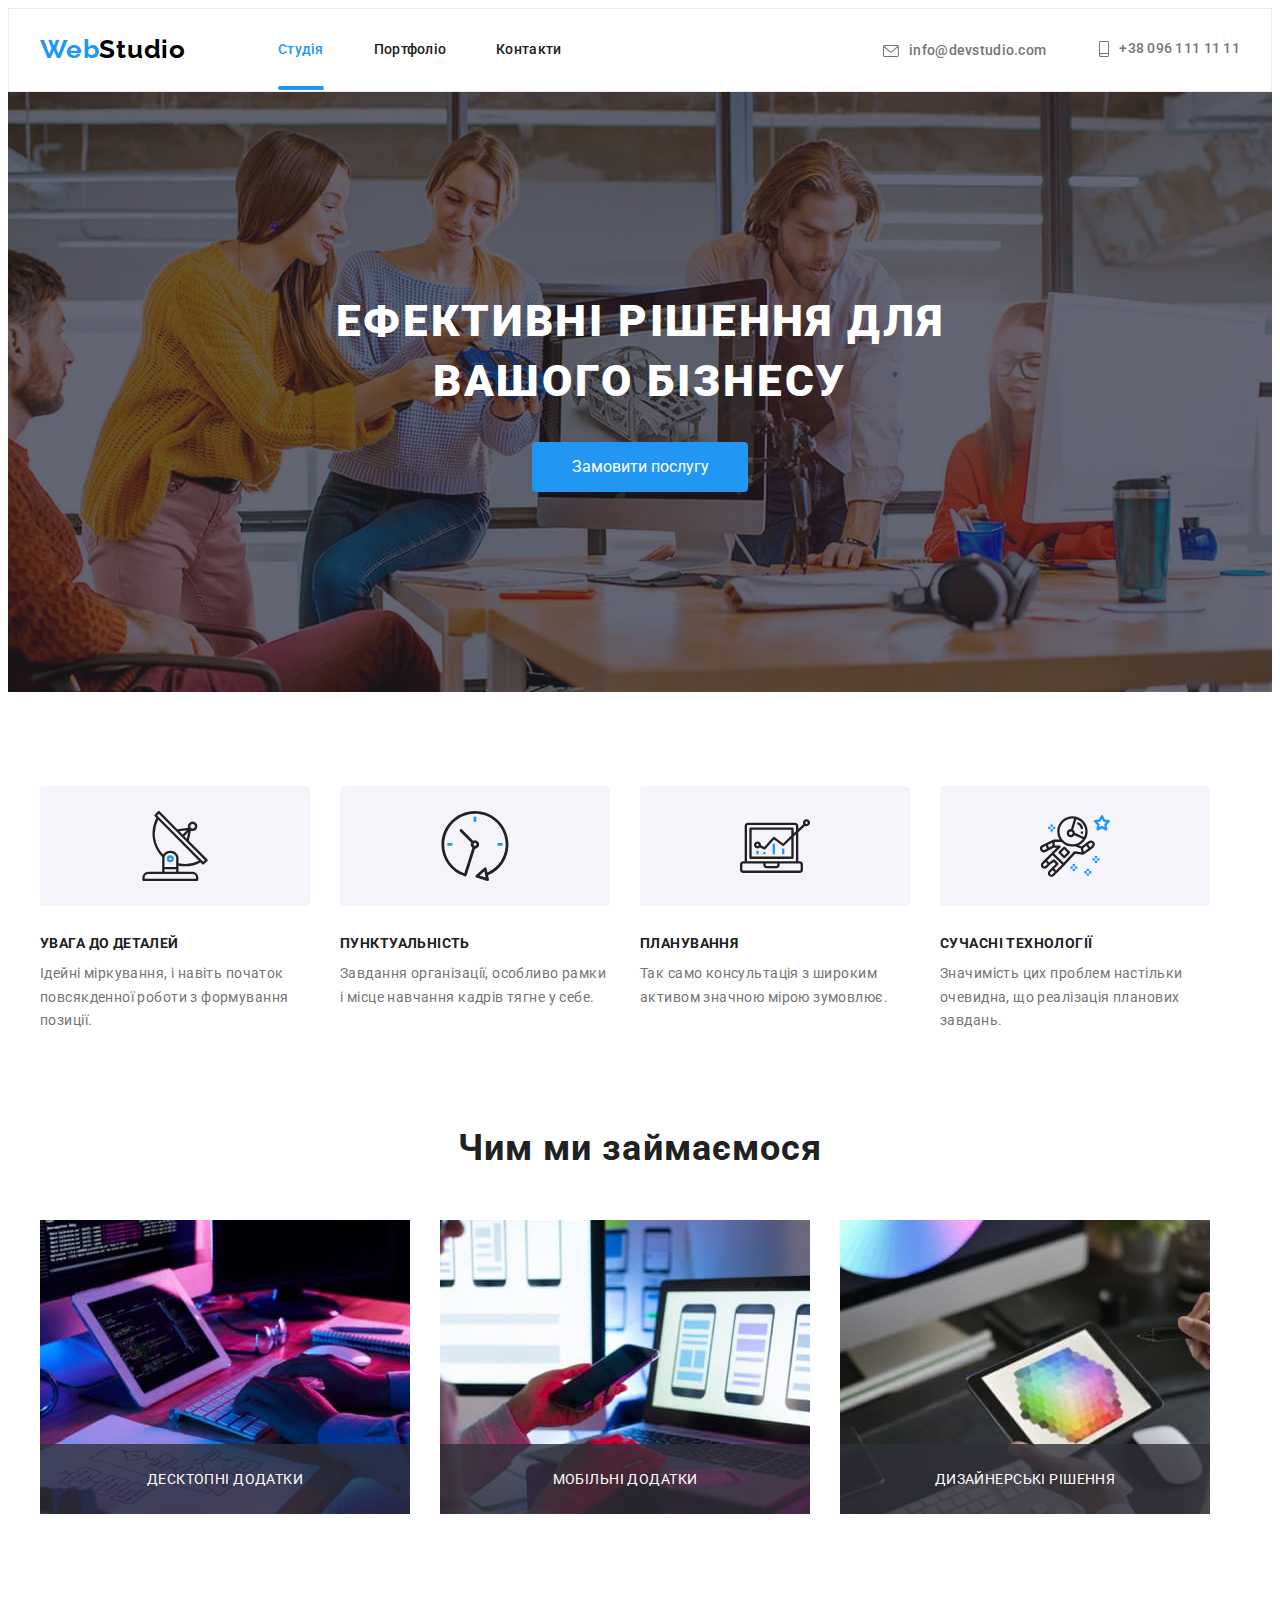
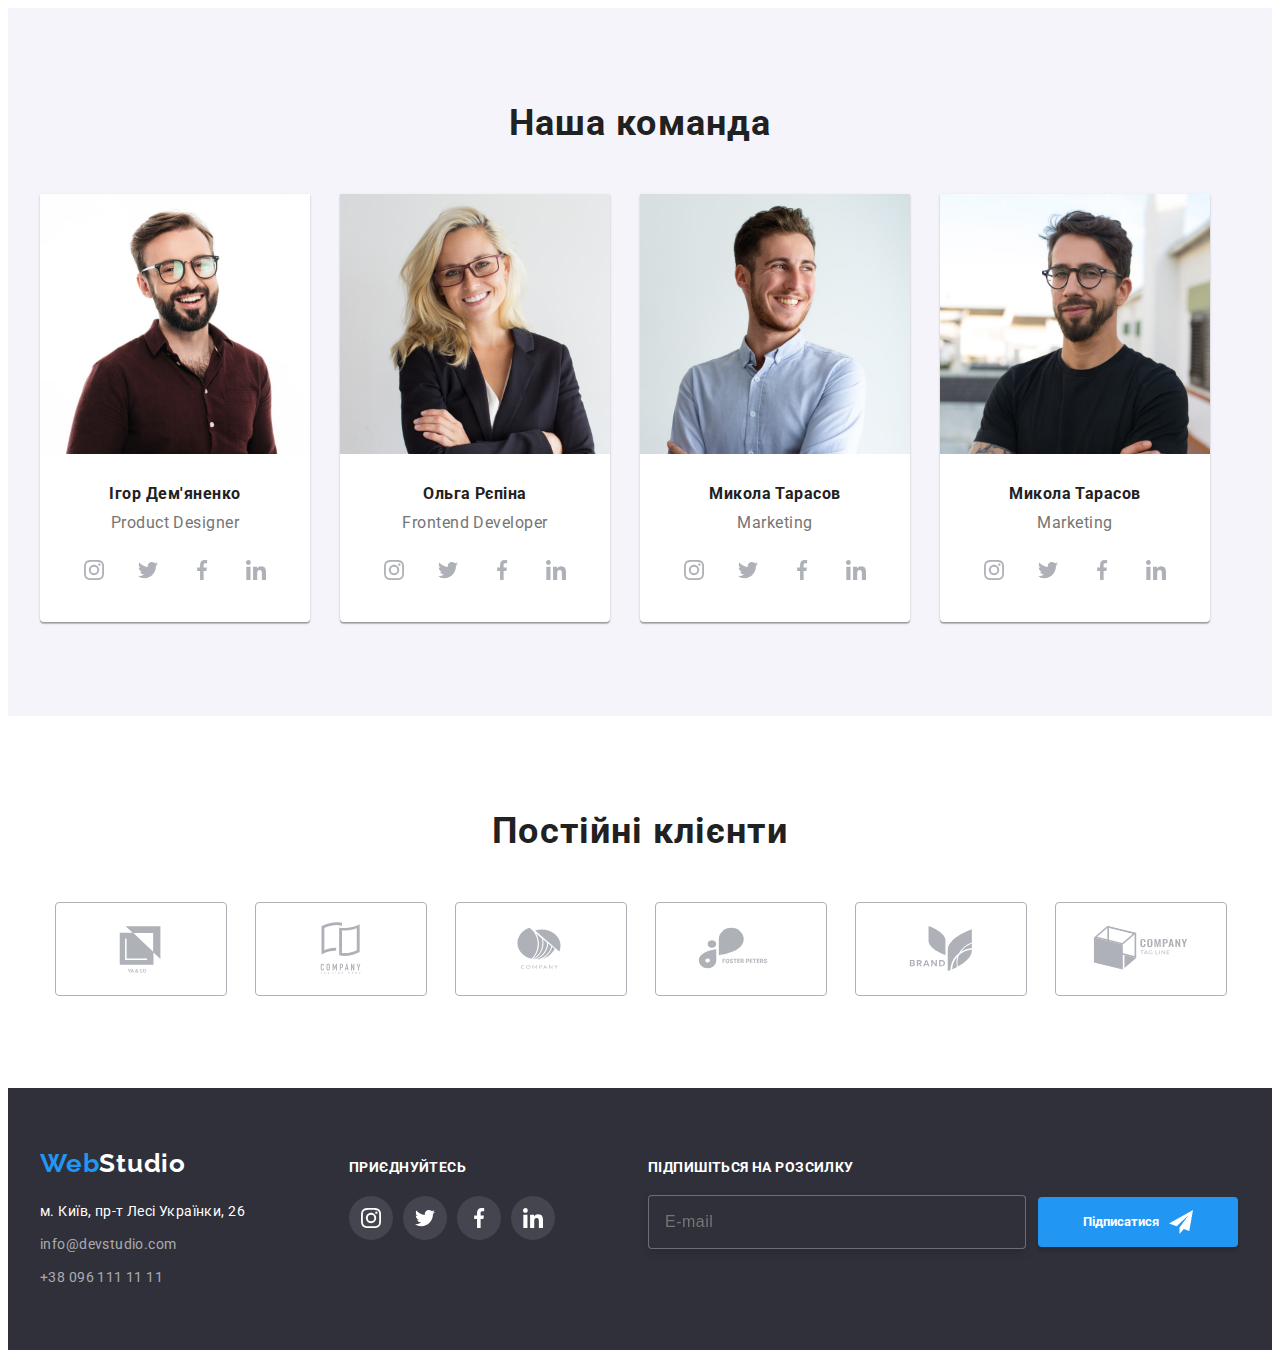
==== commit 3f5c8457: "виправив зауваження обнулив маржини падінг" ====
--- a/index.html
+++ b/index.html
@@ -390,7 +390,7 @@
         </address>
       </div>
       <!-- socials------------------------->
-      <div class="join ">
+      <div class="join">
         <p class="join__text">Приєднуйтесь</p>
         <ul class="join__list">
           <li class="join__item">
--- a/css/main.min.css
+++ b/css/main.min.css
@@ -1 +1 @@
-:root{--primary-background-color: #ffffff;--secondary-background-color: #f5f4fa;--tertiary-background-color: #2f303a;--accent-color: #2196f3;--primary-color-text: #212121;--secondary-color-text: #757575;--tertiary-color-text: #ffffff;--btn-color-filter-activ: 0px 3px 1px rgba(0, 0, 0, 0.1), 0px 1px 2px rgba(0, 0, 0, 0.08), 0px 2px 2px rgba(0, 0, 0, 0.12);--font-size-normal: 14px;--icon-color: #afb1b8;--duration: 250ms;--timing-function: cubic-bezier(0.4, 0, 0.2, 1)}.visually-hidden{position:absolute;white-space:nowrap;width:1px;height:1px;overflow:hidden;border:0;padding:0;clip:rect(0 0 0 0);-webkit-clip-path:inset(50%);clip-path:inset(50%);margin:-1px}.card,.filter,.join__list,.footer__link,.cliens__list,.socials,.team__list,.section__list,.about__list,.contacts,.nav__list{list-style:none;padding:0;margin:0}.join__link,.footer__contact,.footer__nav,.cliens__link,.contacts__data,.nav__link,.logo{text-decoration:none}body{background:var(--primary-background-color);color:var(--primary-color-text);font-size:var(--font-size-normal);font-family:"Roboto",sans-serif}h1,h2,h3,h4,h5,h6,p{margin:0}list{list-style:none;padding-left:0;margin:0}link{text-decoration:none;color:inherit}img{display:block;max-width:100%;height:auto}address{font-style:normal}.container{width:1200px;padding:0 15px;margin:0 auto}.header{border:1px solid #ececec}.header__container{display:-webkit-box;display:-ms-flexbox;display:flex;-webkit-box-align:center;-ms-flex-align:center;align-items:center}.logo{margin-right:93px;width:145px;height:31px;left:215px;top:24px;font-family:"Raleway";font-style:normal;font-weight:700;-webkit-box-align:center;-ms-flex-align:center;align-items:center;font-size:26px;line-height:1.19;letter-spacing:.03em;color:var(--accent-color)}.logo__header{color:#000}.nav{display:-webkit-box;display:-ms-flexbox;display:flex;-webkit-box-align:center;-ms-flex-align:center;align-items:center;padding:0;margin:0}.nav__list{display:-webkit-box;display:-ms-flexbox;display:flex;gap:50px}.nav__link{display:inline-block;padding-top:32px;padding-bottom:32px;font-weight:500;line-height:1.14;letter-spacing:.02em;color:var(--primary-color-text);position:relative;-webkit-transition:color var(--duration) var(--timing-function);transition:color var(--duration) var(--timing-function)}.nav__link:hover,.nav__link:focus,.nav__link--current{color:var(--accent-color)}.nav__link--current::after{content:"";display:block;width:100%;height:4px;border-radius:4px;background-color:var(--accent-color);position:absolute;bottom:0px}.contacts{margin-left:auto}.contacts__item{display:inline-block}.contacts .contacts__item+.contacts__item{margin-left:50px}.contacts__data{display:-webkit-box;display:-ms-flexbox;display:flex;-webkit-box-align:center;-ms-flex-align:center;align-items:center;gap:10px;padding-top:32px;padding-bottom:32px;font-weight:500;line-height:1.14;letter-spacing:.02em;color:var(--secondary-color-text);-webkit-transition:color var(--duration) var(--timing-function);transition:color var(--duration) var(--timing-function)}.contacts .contacts__data:hover,.contacts .contacts__data:focus{color:var(--accent-color)}.contacts__icon{fill:currentColor}.hero{max-width:1600px;margin:auto;background-color:var(--tertiary-background-color);padding-top:200px;padding-bottom:200px;text-align:center;background-image:-webkit-gradient(linear, left top, right top, from(rgba(47, 48, 58, 0.4)), to(rgba(47, 48, 58, 0.4))),url(../images/hero.jpg);background-image:linear-gradient(to right, rgba(47, 48, 58, 0.4), rgba(47, 48, 58, 0.4)),url(../images/hero.jpg);background-repeat:no-repeat;background-position:center}.hero__title{width:696px;text-align:center;margin-left:auto;margin-right:auto;margin-bottom:30px;font-weight:900;font-size:44px;line-height:1.36;text-align:center;letter-spacing:.06em;text-transform:uppercase;color:var(--primary-background-color)}.hero__btn{padding:10px 32px 10px 32px}.hero .overlay{height:600px;max-width:1600px;margin-left:auto;margin-right:auto}.btn{border:none;font-size:16px;font-family:inherit;min-width:216px;height:50px;text-align:center;cursor:pointer;background-color:var(--accent-color);border-radius:4px;color:var(--primary-background-color);-webkit-transition:background-color var(--duration) var(--timing-function);transition:background-color var(--duration) var(--timing-function)}.btn:hover,.btn:focus{background-color:#188ce8}.about{padding-top:94px;padding-bottom:0px}.about__list{display:-webkit-box;display:-ms-flexbox;display:flex;gap:30px}.about__item{width:270px}.about__title{margin-bottom:10px;font-size:14px;line-height:1.14;letter-spacing:.03em;text-transform:uppercase}.about__description{line-height:1.71;letter-spacing:.03em;color:var(--secondary-color-text)}.icon__box{display:-webkit-box;display:-ms-flexbox;display:flex;-webkit-box-align:center;-ms-flex-align:center;align-items:center;-webkit-box-pack:center;-ms-flex-pack:center;justify-content:center;width:270px;height:120px;border-radius:4px;margin-bottom:30px;background:var(--secondary-background-color)}.section{padding-top:94px;padding-bottom:94px}.section__list{display:-webkit-box;display:-ms-flexbox;display:flex;gap:30px}.section__title{margin-bottom:50px;font-size:36px;line-height:1.17;text-align:center;letter-spacing:.03em}.section__item{position:relative}.section__overlay{position:absolute;bottom:0;padding-top:27px;padding-bottom:27px;width:100%;background-color:rgba(47,48,58,.8)}.section__text{line-height:16px;text-align:center;letter-spacing:.03em;text-transform:uppercase;color:var(--primary-background-color)}.team{padding-top:94px;padding-bottom:94px;background-color:#f5f4fa}.team__title{margin-bottom:50px;font-size:36px;line-height:1.17;text-align:center;letter-spacing:.03em}.team__list{display:-webkit-box;display:-ms-flexbox;display:flex;gap:30px;text-align:center;margin:0 auto}.team__item{background-color:var(--primary-background-color);-webkit-box-shadow:0px 1px 3px rgba(0,0,0,.12),0px 1px 1px rgba(0,0,0,.14),0px 2px 1px rgba(0,0,0,.2);box-shadow:0px 1px 3px rgba(0,0,0,.12),0px 1px 1px rgba(0,0,0,.14),0px 2px 1px rgba(0,0,0,.2);border-radius:0px 0px 4px 4px}.team__info{padding-top:30px;padding-bottom:30px}.team__name{margin-bottom:10px;font-size:16px;line-height:1.19;text-align:center;letter-spacing:.03em}.team__position{font-size:16px;line-height:1.19;text-align:center;letter-spacing:.03em;margin-bottom:16px;color:var(--secondary-color-text)}.socials{display:-webkit-box;display:-ms-flexbox;display:flex;-webkit-box-pack:center;-ms-flex-pack:center;justify-content:center;-webkit-box-align:center;-ms-flex-align:center;align-items:center;gap:10px;padding:0px}.socials__link{display:-webkit-box;display:-ms-flexbox;display:flex;-webkit-box-pack:center;-ms-flex-pack:center;justify-content:center;-webkit-box-align:center;-ms-flex-align:center;align-items:center;width:44px;height:44px;border-radius:50px;color:var(--icon-color);-webkit-transition:background-color var(--duration) var(--timing-function),color var(--duration) var(--timing-function);transition:background-color var(--duration) var(--timing-function),color var(--duration) var(--timing-function);background-color:var(--primary-background-color)}.socials__link:hover,.socials__link:focus{background-color:var(--accent-color);color:var(--primary-background-color)}.socials__icon{-webkit-box-align:center;-ms-flex-align:center;align-items:center;fill:currentColor}.cliens{padding-top:94px;padding-bottom:94px}.cliens__title{margin-bottom:50px;font-size:36px;line-height:1.17;letter-spacing:.03em;text-align:center}.cliens__list{display:-webkit-box;display:-ms-flexbox;display:flex;-webkit-box-align:center;-ms-flex-align:center;align-items:center;-webkit-box-pack:center;-ms-flex-pack:center;justify-content:center;gap:30px}.cliens__item{width:170px;height:92px}.cliens__link{width:100%;height:100%;display:-webkit-box;display:-ms-flexbox;display:flex;-webkit-box-pack:center;-ms-flex-pack:center;justify-content:center;-webkit-box-align:center;-ms-flex-align:center;align-items:center;border:1px solid #afb1b8;border-radius:4px;color:var(--icon-color);-webkit-transition:color var(--duration) var(--timing-function),border-color var(--duration) var(--timing-function);transition:color var(--duration) var(--timing-function),border-color var(--duration) var(--timing-function)}.cliens__link:hover,.cliens__link:focus{border-color:1px solid var(--accent-color);color:var(--accent-color)}.footer{padding-top:60px;padding-bottom:60px;background-color:var(--tertiary-background-color)}.footer__container{display:-webkit-box;display:-ms-flexbox;display:flex;-webkit-box-align:baseline;-ms-flex-align:baseline;align-items:baseline}.footer__logo{margin-bottom:20px}.footer__studio{color:var(--tertiary-color-text)}.footer__nav{font-style:normal;line-height:1.71;letter-spacing:.03em;color:var(--primary-background-color);-webkit-transition:color var(--duration) var(--timing-function);transition:color var(--duration) var(--timing-function)}.footer__nav:hover,.footer__nav:focus{color:var(--accent-color)}.footer__contact{font-style:normal;line-height:1.71;letter-spacing:.03em;color:rgba(255,255,255,.6);-webkit-transition:color var(--duration) var(--timing-function);transition:color var(--duration) var(--timing-function)}.footer__contact:hover,.footer .footer__contact:focus{color:var(--accent-color)}.footer__link:not(:last-child){margin-bottom:9px}.footer__list{padding:0px}.footer__contact{min-width:231px;margin-right:70px}.join{margin-right:93px}.join__item{width:44px;height:44px;border-radius:50%;background:rgba(255,255,255,.1)}.join__list{display:-webkit-box;display:-ms-flexbox;display:flex;-webkit-box-align:center;-ms-flex-align:center;align-items:center;-webkit-box-pack:center;-ms-flex-pack:center;justify-content:center;padding:0px;gap:10px}.join__link{display:-webkit-box;display:-ms-flexbox;display:flex;-webkit-box-align:center;-ms-flex-align:center;align-items:center;-webkit-box-pack:center;-ms-flex-pack:center;justify-content:center;width:100%;height:100%;border-radius:50%;fill:#fff;-webkit-transition:background-color var(--duration) var(--timing-function);transition:background-color var(--duration) var(--timing-function)}.join__link:hover,.join__link:focus{background-color:var(--accent-color)}.join__text{margin-top:0px;margin-bottom:20px;font-weight:700;font-size:14px;line-height:1.14;letter-spacing:.03em;text-transform:uppercase;color:var(--primary-background-color)}.subscribe__form{display:-webkit-box;display:-ms-flexbox;display:flex;-webkit-box-align:center;-ms-flex-align:center;align-items:center;-webkit-box-pack:center;-ms-flex-pack:center;justify-content:center;gap:12px}.subscribe__text{margin-bottom:20px;font-weight:700;font-size:14px;line-height:16px;letter-spacing:.03em;text-transform:uppercase;margin-bottom:20px;color:var(--primary-background-color)}.subscribe__input{padding-left:16px;width:358px;height:50px;background-color:#2f303a;border:1px solid rgba(255,255,255,.3);-webkit-filter:drop-shadow(0px 4px 4px rgba(0, 0, 0, 0.15));filter:drop-shadow(0px 4px 4px rgba(0, 0, 0, 0.15));border-radius:4px;display:-webkit-box;display:-ms-flexbox;display:flex;-webkit-box-align:center;-ms-flex-align:center;align-items:center;letter-spacing:.03em;font-size:16px;line-height:20px;color:rgba(255,255,255,.6)}.subscribe__btn{display:-webkit-box;display:-ms-flexbox;display:flex;-webkit-box-align:center;-ms-flex-align:center;align-items:center;-webkit-box-pack:center;-ms-flex-pack:center;justify-content:center;gap:10px;font-weight:700;min-width:200px;height:50px;font-family:inherit;text-align:center;cursor:pointer;background-color:var(--accent-color);color:var(--primary-background-color);-webkit-box-shadow:0px 4px 4px rgba(0,0,0,.15);box-shadow:0px 4px 4px rgba(0,0,0,.15);border:none;border-radius:4px}.filter{display:-webkit-box;display:-ms-flexbox;display:flex;-webkit-box-pack:center;-ms-flex-pack:center;justify-content:center;gap:8px;text-align:center;margin-bottom:50px}.filter__btn{background:#f5f4fa;font-family:"Roboto",sans-serif;font-style:normal;font-weight:500;font-size:16px;line-height:1.63;text-align:center;letter-spacing:.03em;border-radius:4px;border-color:rgba(0,0,0,0);cursor:pointer;padding:6px 22px;color:var(--primary-color-text);-webkit-transition-property:background-color,color,-webkit-box-shadow;transition-property:background-color,color,-webkit-box-shadow;transition-property:background-color,color,box-shadow;transition-property:background-color,color,box-shadow,-webkit-box-shadow;-webkit-transition-duration:var(--duration);transition-duration:var(--duration);-webkit-transition-timing-function:var(--timing-function);transition-timing-function:var(--timing-function)}.filter__btn:hover,.filter__btn:focus{background-color:var(--accent-color);color:var(--tertiary-color-text);-webkit-box-shadow:var(--btn-color-filter-activ);box-shadow:var(--btn-color-filter-activ)}.filter__btn--activ{background-color:var(--accent-color);color:var(--primary-background-color);-webkit-box-shadow:var(--btn-color-filter-activ);box-shadow:var(--btn-color-filter-activ)}.card{display:-webkit-box;display:-ms-flexbox;display:flex;-ms-flex-wrap:wrap;flex-wrap:wrap;gap:30px}.card__item{-ms-flex-preferred-size:calc((100% - 60px)/3);flex-basis:calc((100% - 60px)/3);background-color:#fff;border:1px solid #eee;-webkit-transition:background-color var(--duration) var(--timing-function),-webkit-box-shadow var(--duration) var(--timing-function);transition:background-color var(--duration) var(--timing-function),-webkit-box-shadow var(--duration) var(--timing-function);transition:background-color var(--duration) var(--timing-function),box-shadow var(--duration) var(--timing-function);transition:background-color var(--duration) var(--timing-function),box-shadow var(--duration) var(--timing-function),-webkit-box-shadow var(--duration) var(--timing-function)}.card__item:hover,.card__item:focus{background-color:var(--primary-background-color);-webkit-box-shadow:0px 1px 1px rgba(0,0,0,.12),0px 4px 4px rgba(0,0,0,.06),1px 4px 6px rgba(0,0,0,.16);box-shadow:0px 1px 1px rgba(0,0,0,.12),0px 4px 4px rgba(0,0,0,.06),1px 4px 6px rgba(0,0,0,.16)}.card__title{font-size:18px;line-height:2;letter-spacing:.06em;margin-bottom:4px}.card__info{font-size:16px;line-height:1.88;letter-spacing:.03em;color:var(--secondary-color-text)}.card__discription{padding:20px 24px}.card__thumb{position:relative;overflow:hidden}.card__overlay{position:absolute;top:0;left:0;padding-right:24px;padding-left:24px;display:-webkit-box;display:-ms-flexbox;display:flex;-webkit-box-align:center;-ms-flex-align:center;align-items:center;width:100%;height:100%;background-color:rgba(33,150,243,.9);font-size:18px;line-height:28px;letter-spacing:.03em;color:#fff;-webkit-transform:translateY(100%);transform:translateY(100%);-webkit-transition:-webkit-transform var(--duration) var(--timing-function);transition:-webkit-transform var(--duration) var(--timing-function);transition:transform var(--duration) var(--timing-function);transition:transform var(--duration) var(--timing-function), -webkit-transform var(--duration) var(--timing-function)}.card__item:hover .card__overlay{-webkit-transform:translateY(0);transform:translateY(0)}.backdrop{position:fixed;top:0;left:0;width:100%;height:100%;background-color:rgba(0,0,0,.2);-webkit-transition:opacity 200ms linear,visibility 200ms linear;transition:opacity 200ms linear,visibility 200ms linear}.backdrop.is-hidden{opacity:0;visibility:hidden;pointer-events:none}.modal{position:absolute;top:50%;left:50%;padding:40px;-webkit-transform:translateX(-50%) translateY(-50%);transform:translateX(-50%) translateY(-50%);width:528px;background-color:#fff;-webkit-box-shadow:0px 1px 3px rgba(0,0,0,.12),0px 1px 1px rgba(0,0,0,.14),0px 2px 1px rgba(0,0,0,.2);box-shadow:0px 1px 3px rgba(0,0,0,.12),0px 1px 1px rgba(0,0,0,.14),0px 2px 1px rgba(0,0,0,.2);border-radius:4px;-webkit-transition:opacity 400ms,-webkit-transform 400ms;transition:opacity 400ms,-webkit-transform 400ms;transition:transform 400ms,opacity 400ms;transition:transform 400ms,opacity 400ms,-webkit-transform 400ms}.modal.backdrop.is-hidden{opacity:0;-webkit-transform:translateX(-50%) translateY(-70%);transform:translateX(-50%) translateY(-70%)}.modal__btn{position:absolute;top:8px;right:8px;padding:0px;display:-webkit-inline-box;display:-ms-inline-flexbox;display:inline-flex;-webkit-box-align:center;-ms-flex-align:center;align-items:center;-webkit-box-pack:center;-ms-flex-pack:center;justify-content:center;width:30px;height:30px;background-color:rgba(0,0,0,0);border:1px solid rgba(0,0,0,.1);border-radius:50%;cursor:pointer;-webkit-transition:border var(--duration) var(--timing-function);transition:border var(--duration) var(--timing-function)}.modal__btn:hover,.modal__btn:focus{border-color:var(--accent-color)}.modal__icon{fill:#000;-webkit-transition:fill var(--duration) var(--timing-function);transition:fill var(--duration) var(--timing-function)}.modal__icon:hover,.modal__icon:focus{fill:var(--accent-color)}.modal__label{display:block;text-align:center;margin-bottom:12px;font-size:20px;line-height:1.15;letter-spacing:.03em;color:var(--primary-color-text)}.modal .modal__form-group{margin-bottom:20px}.modal__form-label{display:block;margin-bottom:4px;font-size:12px;line-height:14px;letter-spacing:.01em;color:var(--secondary-color-text)}.modal__form-wrapper{position:relative;margin-bottom:10px}.modal__form-field{width:100%;height:40px;padding-left:42px;padding-right:42px;border:1px solid rgba(33,33,33,.2);border-radius:4px;outline:1px solid rgba(0,0,0,0);outline-offset:-1px;-webkit-transition:outline-color var(--duration) var(--timing-function);transition:outline-color var(--duration) var(--timing-function)}.modal__form-field:focus{outline-color:var(--accent-color)}.modal__form-icons{position:absolute;top:50%;left:12px;-webkit-transform:translateY(-50%);transform:translateY(-50%);-webkit-transition:fill var(--duration) var(--timing-function);transition:fill var(--duration) var(--timing-function)}.modal__form-field:focus+.modal__form-icons{fill:var(--accent-color)}.modal__form-message{display:block;width:100%;height:120px;padding:12px 16px;font-size:12px;line-height:14px;letter-spacing:.01em;outline:1px solid rgba(0,0,0,0);outline-offset:-1px;resize:none;border:1px solid rgba(33,33,33,.2);border-radius:4px;-webkit-transition:outline-color var(--duration) var(--timing-function);transition:outline-color var(--duration) var(--timing-function)}.modal__form-message:focus{outline-color:var(--accent-color)}.modal__form-agreement{margin-bottom:30px;display:-webkit-box;display:-ms-flexbox;display:flex;-webkit-box-align:center;-ms-flex-align:center;align-items:center;-webkit-box-pack:center;-ms-flex-pack:center;justify-content:center;gap:9px}.modal__form-agreement-desc{font-size:14px;line-height:24px;letter-spacing:.03em;color:var(--secondary-color-text)}.modal__form-agreement-link{color:var(--accent-color)}.modal__form-checkbox{-webkit-appearance:none;-moz-appearance:none;appearance:none;width:16px;height:15px;outline:2px solid rgba(0,0,0,0);outline-offset:-2px;border:2px solid var(--primary-color-text);border-radius:2px;background-position:center;background-repeat:no-repeat}.modal__form-checkbox:checked{outline-color:var(--accent-color);background-color:var(--accent-color);background-image:url("data:image/svg+xml,%3Csvg width='13' height='10' viewBox='0 0 13 10' fill='none' xmlns='http://www.w3.org/2000/svg'%3E%3Cpath d='M1.95703 4.75166L1.88825 4.68604L1.81923 4.75141L0.93123 5.59258L0.854858 5.66492L0.930974 5.73753L4.42671 9.07236L4.49574 9.1382L4.56476 9.07236L12.069 1.91352L12.1449 1.84116L12.069 1.76881L11.1873 0.927644L11.1183 0.861826L11.0493 0.927611L4.49577 7.17353L1.95703 4.75166Z' fill='white' stroke='white' stroke-width='0.2'/%3E%3C/svg%3E")}.modal__form-btn{display:block;margin:0 auto;padding:10px 52px;font-family:inherit;font-weight:700;font-size:16px;line-height:1.9;-webkit-box-align:center;-ms-flex-align:center;align-items:center;letter-spacing:.06em;cursor:pointer;color:var(--tertiary-color-text);background-color:var(--accent-color);-webkit-box-shadow:0px 4px 4px rgba(0,0,0,.15);box-shadow:0px 4px 4px rgba(0,0,0,.15);border-color:rgba(0,0,0,0);border-radius:4px;-webkit-transition:background-color var(--duration) var(--timing-function);transition:background-color var(--duration) var(--timing-function)}.modal__form-btn:hover,.modal__form-btn:focus{background-color:#188ce8}/*# sourceMappingURL=main.min.css.map */+:root{--primary-background-color: #ffffff;--secondary-background-color: #f5f4fa;--tertiary-background-color: #2f303a;--accent-color: #2196f3;--primary-color-text: #212121;--secondary-color-text: #757575;--tertiary-color-text: #ffffff;--btn-color-filter-activ: 0px 3px 1px rgba(0, 0, 0, 0.1), 0px 1px 2px rgba(0, 0, 0, 0.08), 0px 2px 2px rgba(0, 0, 0, 0.12);--font-size-normal: 14px;--icon-color: #afb1b8;--duration: 250ms;--timing-function: cubic-bezier(0.4, 0, 0.2, 1)}.visually-hidden{position:absolute;white-space:nowrap;width:1px;height:1px;overflow:hidden;border:0;padding:0;clip:rect(0 0 0 0);-webkit-clip-path:inset(50%);clip-path:inset(50%);margin:-1px}.card,.filter,.footer__link,.team__list,.cliens__list,.about__list,.join__list,.socials,.section__list,.contacts,.nav__list{list-style:none;padding:0;margin:0}.footer__contact,.footer__nav,.cliens__link,.join__link,.contacts__data,.nav__link,.logo{text-decoration:none}body{background:var(--primary-background-color);color:var(--primary-color-text);font-size:var(--font-size-normal);font-family:"Roboto",sans-serif}h1,h2,h3,h4,h5,h6,p{margin:0}list{list-style:none;padding-left:0;margin:0}link{text-decoration:none;color:inherit}img{display:block;max-width:100%;height:auto}address{font-style:normal}.container{width:1200px;padding:0 15px;margin:0 auto}.logo{margin-right:93px;width:145px;height:31px;left:215px;top:24px;font-family:"Raleway";font-style:normal;font-weight:700;-webkit-box-align:center;-ms-flex-align:center;align-items:center;font-size:26px;line-height:1.19;letter-spacing:.03em;color:var(--accent-color)}.logo__header{color:#000}.nav{display:-webkit-box;display:-ms-flexbox;display:flex;-webkit-box-align:center;-ms-flex-align:center;align-items:center;padding:0;margin:0}.nav__list{display:-webkit-box;display:-ms-flexbox;display:flex;gap:50px}.nav__link{display:inline-block;padding-top:32px;padding-bottom:32px;font-weight:500;line-height:1.14;letter-spacing:.02em;color:var(--primary-color-text);position:relative;-webkit-transition:color var(--duration) var(--timing-function);transition:color var(--duration) var(--timing-function)}.nav__link:hover,.nav__link:focus,.nav__link--current{color:var(--accent-color)}.nav__link--current::after{content:"";display:block;width:100%;height:4px;border-radius:4px;background-color:var(--accent-color);position:absolute;bottom:0px}.contacts{margin-left:auto}.contacts__item{display:inline-block}.contacts .contacts__item+.contacts__item{margin-left:50px}.contacts__data{display:-webkit-box;display:-ms-flexbox;display:flex;-webkit-box-align:center;-ms-flex-align:center;align-items:center;gap:10px;padding-top:32px;padding-bottom:32px;font-weight:500;line-height:1.14;letter-spacing:.02em;color:var(--secondary-color-text);-webkit-transition:color var(--duration) var(--timing-function);transition:color var(--duration) var(--timing-function)}.contacts .contacts__data:hover,.contacts .contacts__data:focus{color:var(--accent-color)}.contacts__icon{fill:currentColor}.btn{border:none;font-size:16px;font-family:inherit;min-width:216px;height:50px;text-align:center;cursor:pointer;background-color:var(--accent-color);border-radius:4px;color:var(--primary-background-color);-webkit-transition:background-color var(--duration) var(--timing-function);transition:background-color var(--duration) var(--timing-function)}.btn:hover,.btn:focus{background-color:#188ce8}.icon__box{display:-webkit-box;display:-ms-flexbox;display:flex;-webkit-box-align:center;-ms-flex-align:center;align-items:center;-webkit-box-pack:center;-ms-flex-pack:center;justify-content:center;width:270px;height:120px;border-radius:4px;margin-bottom:30px;background:var(--secondary-background-color)}.section{padding-top:94px;padding-bottom:94px}.section__list{display:-webkit-box;display:-ms-flexbox;display:flex;gap:30px}.section__title{margin-bottom:50px;font-size:36px;line-height:1.17;text-align:center;letter-spacing:.03em}.section__item{position:relative}.section__overlay{position:absolute;bottom:0;padding-top:27px;padding-bottom:27px;width:100%;background-color:rgba(47,48,58,.8)}.section__text{line-height:16px;text-align:center;letter-spacing:.03em;text-transform:uppercase;color:var(--primary-background-color)}.socials{display:-webkit-box;display:-ms-flexbox;display:flex;-webkit-box-pack:center;-ms-flex-pack:center;justify-content:center;-webkit-box-align:center;-ms-flex-align:center;align-items:center;gap:10px;padding:0px}.socials__link{display:-webkit-box;display:-ms-flexbox;display:flex;-webkit-box-pack:center;-ms-flex-pack:center;justify-content:center;-webkit-box-align:center;-ms-flex-align:center;align-items:center;width:44px;height:44px;border-radius:50px;color:var(--icon-color);-webkit-transition:background-color var(--duration) var(--timing-function),color var(--duration) var(--timing-function);transition:background-color var(--duration) var(--timing-function),color var(--duration) var(--timing-function);background-color:var(--primary-background-color)}.socials__link:hover,.socials__link:focus{background-color:var(--accent-color);color:var(--primary-background-color)}.socials__icon{-webkit-box-align:center;-ms-flex-align:center;align-items:center;fill:currentColor}.join{margin-right:93px}.join__item{width:44px;height:44px;border-radius:50%;background:rgba(255,255,255,.1)}.join__list{display:-webkit-box;display:-ms-flexbox;display:flex;-webkit-box-align:center;-ms-flex-align:center;align-items:center;-webkit-box-pack:center;-ms-flex-pack:center;justify-content:center;padding:0px;gap:10px}.join__link{display:-webkit-box;display:-ms-flexbox;display:flex;-webkit-box-align:center;-ms-flex-align:center;align-items:center;-webkit-box-pack:center;-ms-flex-pack:center;justify-content:center;width:100%;height:100%;border-radius:50%;fill:#fff;-webkit-transition:background-color var(--duration) var(--timing-function);transition:background-color var(--duration) var(--timing-function)}.join__link:hover,.join__link:focus{background-color:var(--accent-color)}.join__text{margin-top:0px;margin-bottom:20px;font-weight:700;font-size:14px;line-height:1.14;letter-spacing:.03em;text-transform:uppercase;color:var(--primary-background-color)}.subscribe__form{display:-webkit-box;display:-ms-flexbox;display:flex;-webkit-box-align:center;-ms-flex-align:center;align-items:center;-webkit-box-pack:center;-ms-flex-pack:center;justify-content:center;gap:12px}.subscribe__text{margin-bottom:20px;font-weight:700;font-size:14px;line-height:16px;letter-spacing:.03em;text-transform:uppercase;margin-bottom:20px;color:var(--primary-background-color)}.subscribe__input{padding-left:16px;width:358px;height:50px;background-color:#2f303a;border:1px solid rgba(255,255,255,.3);-webkit-filter:drop-shadow(0px 4px 4px rgba(0, 0, 0, 0.15));filter:drop-shadow(0px 4px 4px rgba(0, 0, 0, 0.15));border-radius:4px;display:-webkit-box;display:-ms-flexbox;display:flex;-webkit-box-align:center;-ms-flex-align:center;align-items:center;letter-spacing:.03em;font-size:16px;line-height:20px;color:rgba(255,255,255,.6)}.subscribe__btn{display:-webkit-box;display:-ms-flexbox;display:flex;-webkit-box-align:center;-ms-flex-align:center;align-items:center;-webkit-box-pack:center;-ms-flex-pack:center;justify-content:center;gap:10px;font-weight:700;min-width:200px;height:50px;font-family:inherit;text-align:center;cursor:pointer;background-color:var(--accent-color);color:var(--primary-background-color);-webkit-box-shadow:0px 4px 4px rgba(0,0,0,.15);box-shadow:0px 4px 4px rgba(0,0,0,.15);border:none;border-radius:4px}.backdrop{position:fixed;top:0;left:0;width:100%;height:100%;background-color:rgba(0,0,0,.2);-webkit-transition:opacity 200ms linear,visibility 200ms linear;transition:opacity 200ms linear,visibility 200ms linear}.backdrop.is-hidden{opacity:0;visibility:hidden;pointer-events:none}.modal{position:absolute;top:50%;left:50%;padding:40px;-webkit-transform:translateX(-50%) translateY(-50%);transform:translateX(-50%) translateY(-50%);width:528px;background-color:#fff;-webkit-box-shadow:0px 1px 3px rgba(0,0,0,.12),0px 1px 1px rgba(0,0,0,.14),0px 2px 1px rgba(0,0,0,.2);box-shadow:0px 1px 3px rgba(0,0,0,.12),0px 1px 1px rgba(0,0,0,.14),0px 2px 1px rgba(0,0,0,.2);border-radius:4px;-webkit-transition:opacity 400ms,-webkit-transform 400ms;transition:opacity 400ms,-webkit-transform 400ms;transition:transform 400ms,opacity 400ms;transition:transform 400ms,opacity 400ms,-webkit-transform 400ms}.modal.backdrop.is-hidden{opacity:0;-webkit-transform:translateX(-50%) translateY(-70%);transform:translateX(-50%) translateY(-70%)}.modal__btn{position:absolute;top:8px;right:8px;padding:0px;display:-webkit-inline-box;display:-ms-inline-flexbox;display:inline-flex;-webkit-box-align:center;-ms-flex-align:center;align-items:center;-webkit-box-pack:center;-ms-flex-pack:center;justify-content:center;width:30px;height:30px;background-color:rgba(0,0,0,0);border:1px solid rgba(0,0,0,.1);border-radius:50%;cursor:pointer;-webkit-transition:border var(--duration) var(--timing-function);transition:border var(--duration) var(--timing-function)}.modal__btn:hover,.modal__btn:focus{border-color:var(--accent-color)}.modal__icon{fill:#000;-webkit-transition:fill var(--duration) var(--timing-function);transition:fill var(--duration) var(--timing-function)}.modal__icon:hover,.modal__icon:focus{fill:var(--accent-color)}.modal__label{display:block;text-align:center;margin-bottom:12px;font-size:20px;line-height:1.15;letter-spacing:.03em;color:var(--primary-color-text)}.modal .modal__form-group{margin-bottom:20px}.modal__form-label{display:block;margin-bottom:4px;font-size:12px;line-height:14px;letter-spacing:.01em;color:var(--secondary-color-text)}.modal__form-wrapper{position:relative;margin-bottom:10px}.modal__form-field{width:100%;height:40px;padding-left:42px;padding-right:42px;border:1px solid rgba(33,33,33,.2);border-radius:4px;outline:1px solid rgba(0,0,0,0);outline-offset:-1px;-webkit-transition:outline-color var(--duration) var(--timing-function);transition:outline-color var(--duration) var(--timing-function)}.modal__form-field:focus{outline-color:var(--accent-color)}.modal__form-icons{position:absolute;top:50%;left:12px;-webkit-transform:translateY(-50%);transform:translateY(-50%);-webkit-transition:fill var(--duration) var(--timing-function);transition:fill var(--duration) var(--timing-function)}.modal__form-field:focus+.modal__form-icons{fill:var(--accent-color)}.modal__form-message{display:block;width:100%;height:120px;padding:12px 16px;font-size:12px;line-height:14px;letter-spacing:.01em;outline:1px solid rgba(0,0,0,0);outline-offset:-1px;resize:none;border:1px solid rgba(33,33,33,.2);border-radius:4px;-webkit-transition:outline-color var(--duration) var(--timing-function);transition:outline-color var(--duration) var(--timing-function)}.modal__form-message:focus{outline-color:var(--accent-color)}.modal__form-agreement{margin-bottom:30px;display:-webkit-box;display:-ms-flexbox;display:flex;-webkit-box-align:center;-ms-flex-align:center;align-items:center;-webkit-box-pack:center;-ms-flex-pack:center;justify-content:center;gap:9px}.modal__form-agreement-desc{font-size:14px;line-height:24px;letter-spacing:.03em;color:var(--secondary-color-text)}.modal__form-agreement-link{color:var(--accent-color)}.modal__form-checkbox{-webkit-appearance:none;-moz-appearance:none;appearance:none;width:16px;height:15px;outline:2px solid rgba(0,0,0,0);outline-offset:-2px;border:2px solid var(--primary-color-text);border-radius:2px;background-position:center;background-repeat:no-repeat}.modal__form-checkbox:checked{outline-color:var(--accent-color);background-color:var(--accent-color);background-image:url("data:image/svg+xml,%3Csvg width='13' height='10' viewBox='0 0 13 10' fill='none' xmlns='http://www.w3.org/2000/svg'%3E%3Cpath d='M1.95703 4.75166L1.88825 4.68604L1.81923 4.75141L0.93123 5.59258L0.854858 5.66492L0.930974 5.73753L4.42671 9.07236L4.49574 9.1382L4.56476 9.07236L12.069 1.91352L12.1449 1.84116L12.069 1.76881L11.1873 0.927644L11.1183 0.861826L11.0493 0.927611L4.49577 7.17353L1.95703 4.75166Z' fill='white' stroke='white' stroke-width='0.2'/%3E%3C/svg%3E")}.modal__form-btn{display:block;margin:0 auto;padding:10px 52px;font-family:inherit;font-weight:700;font-size:16px;line-height:1.9;-webkit-box-align:center;-ms-flex-align:center;align-items:center;letter-spacing:.06em;cursor:pointer;color:var(--tertiary-color-text);background-color:var(--accent-color);-webkit-box-shadow:0px 4px 4px rgba(0,0,0,.15);box-shadow:0px 4px 4px rgba(0,0,0,.15);border-color:rgba(0,0,0,0);border-radius:4px;-webkit-transition:background-color var(--duration) var(--timing-function);transition:background-color var(--duration) var(--timing-function)}.modal__form-btn:hover,.modal__form-btn:focus{background-color:#188ce8}.header{border:1px solid #ececec}.header__container{display:-webkit-box;display:-ms-flexbox;display:flex;-webkit-box-align:center;-ms-flex-align:center;align-items:center}.hero{max-width:1600px;margin:auto;background-color:var(--tertiary-background-color);padding-top:200px;padding-bottom:200px;text-align:center;background-image:-webkit-gradient(linear, left top, right top, from(rgba(47, 48, 58, 0.4)), to(rgba(47, 48, 58, 0.4))),url(../images/hero.jpg);background-image:linear-gradient(to right, rgba(47, 48, 58, 0.4), rgba(47, 48, 58, 0.4)),url(../images/hero.jpg);background-repeat:no-repeat;background-position:center}.hero__title{width:696px;text-align:center;margin-left:auto;margin-right:auto;margin-bottom:30px;font-weight:900;font-size:44px;line-height:1.36;text-align:center;letter-spacing:.06em;text-transform:uppercase;color:var(--primary-background-color)}.hero__btn{padding:10px 32px 10px 32px}.hero .overlay{height:600px;max-width:1600px;margin-left:auto;margin-right:auto}.about{padding-top:94px;padding-bottom:0px}.about__list{display:-webkit-box;display:-ms-flexbox;display:flex;gap:30px}.about__item{width:270px}.about__title{margin-bottom:10px;font-size:14px;line-height:1.14;letter-spacing:.03em;text-transform:uppercase}.about__description{line-height:1.71;letter-spacing:.03em;color:var(--secondary-color-text)}.cliens{padding-top:94px;padding-bottom:94px}.cliens__title{margin-bottom:50px;font-size:36px;line-height:1.17;letter-spacing:.03em;text-align:center}.cliens__list{display:-webkit-box;display:-ms-flexbox;display:flex;-webkit-box-align:center;-ms-flex-align:center;align-items:center;-webkit-box-pack:center;-ms-flex-pack:center;justify-content:center;gap:30px}.cliens__item{width:170px;height:92px}.cliens__link{width:100%;height:100%;display:-webkit-box;display:-ms-flexbox;display:flex;-webkit-box-pack:center;-ms-flex-pack:center;justify-content:center;-webkit-box-align:center;-ms-flex-align:center;align-items:center;border:1px solid #afb1b8;border-radius:4px;color:var(--icon-color);-webkit-transition:color var(--duration) var(--timing-function),border-color var(--duration) var(--timing-function);transition:color var(--duration) var(--timing-function),border-color var(--duration) var(--timing-function)}.cliens__link:hover,.cliens__link:focus{border-color:1px solid var(--accent-color);color:var(--accent-color)}.team{padding-top:94px;padding-bottom:94px;background-color:#f5f4fa}.team__title{margin-bottom:50px;font-size:36px;line-height:1.17;text-align:center;letter-spacing:.03em}.team__list{display:-webkit-box;display:-ms-flexbox;display:flex;gap:30px;text-align:center;margin:0 auto}.team__item{background-color:var(--primary-background-color);-webkit-box-shadow:0px 1px 3px rgba(0,0,0,.12),0px 1px 1px rgba(0,0,0,.14),0px 2px 1px rgba(0,0,0,.2);box-shadow:0px 1px 3px rgba(0,0,0,.12),0px 1px 1px rgba(0,0,0,.14),0px 2px 1px rgba(0,0,0,.2);border-radius:0px 0px 4px 4px}.team__info{padding-top:30px;padding-bottom:30px}.team__name{margin-bottom:10px;font-size:16px;line-height:1.19;text-align:center;letter-spacing:.03em}.team__position{font-size:16px;line-height:1.19;text-align:center;letter-spacing:.03em;margin-bottom:16px;color:var(--secondary-color-text)}.footer{padding-top:60px;padding-bottom:60px;background-color:var(--tertiary-background-color)}.footer__container{display:-webkit-box;display:-ms-flexbox;display:flex;-webkit-box-align:baseline;-ms-flex-align:baseline;align-items:baseline}.footer__logo{margin-bottom:20px}.footer__studio{color:var(--tertiary-color-text)}.footer__nav{font-style:normal;line-height:1.71;letter-spacing:.03em;color:var(--primary-background-color);-webkit-transition:color var(--duration) var(--timing-function);transition:color var(--duration) var(--timing-function)}.footer__nav:hover,.footer__nav:focus{color:var(--accent-color)}.footer__contact{font-style:normal;line-height:1.71;letter-spacing:.03em;color:rgba(255,255,255,.6);-webkit-transition:color var(--duration) var(--timing-function);transition:color var(--duration) var(--timing-function)}.footer__contact:hover,.footer .footer__contact:focus{color:var(--accent-color)}.footer__link:not(:last-child){margin-bottom:9px}.footer__list{padding:0px;margin:0px}.footer__contact{min-width:231px;margin-right:70px}.filter{display:-webkit-box;display:-ms-flexbox;display:flex;-webkit-box-pack:center;-ms-flex-pack:center;justify-content:center;gap:8px;text-align:center;margin-bottom:50px}.filter__btn{background:#f5f4fa;font-family:"Roboto",sans-serif;font-style:normal;font-weight:500;font-size:16px;line-height:1.63;text-align:center;letter-spacing:.03em;border-radius:4px;border-color:rgba(0,0,0,0);cursor:pointer;padding:6px 22px;color:var(--primary-color-text);-webkit-transition-property:background-color,color,-webkit-box-shadow;transition-property:background-color,color,-webkit-box-shadow;transition-property:background-color,color,box-shadow;transition-property:background-color,color,box-shadow,-webkit-box-shadow;-webkit-transition-duration:var(--duration);transition-duration:var(--duration);-webkit-transition-timing-function:var(--timing-function);transition-timing-function:var(--timing-function)}.filter__btn:hover,.filter__btn:focus{background-color:var(--accent-color);color:var(--tertiary-color-text);-webkit-box-shadow:var(--btn-color-filter-activ);box-shadow:var(--btn-color-filter-activ)}.filter__btn--activ{background-color:var(--accent-color);color:var(--primary-background-color);-webkit-box-shadow:var(--btn-color-filter-activ);box-shadow:var(--btn-color-filter-activ)}.card{display:-webkit-box;display:-ms-flexbox;display:flex;-ms-flex-wrap:wrap;flex-wrap:wrap;gap:30px}.card__item{-ms-flex-preferred-size:calc((100% - 60px)/3);flex-basis:calc((100% - 60px)/3);background-color:#fff;border:1px solid #eee;-webkit-transition:background-color var(--duration) var(--timing-function),-webkit-box-shadow var(--duration) var(--timing-function);transition:background-color var(--duration) var(--timing-function),-webkit-box-shadow var(--duration) var(--timing-function);transition:background-color var(--duration) var(--timing-function),box-shadow var(--duration) var(--timing-function);transition:background-color var(--duration) var(--timing-function),box-shadow var(--duration) var(--timing-function),-webkit-box-shadow var(--duration) var(--timing-function)}.card__item:hover,.card__item:focus{background-color:var(--primary-background-color);-webkit-box-shadow:0px 1px 1px rgba(0,0,0,.12),0px 4px 4px rgba(0,0,0,.06),1px 4px 6px rgba(0,0,0,.16);box-shadow:0px 1px 1px rgba(0,0,0,.12),0px 4px 4px rgba(0,0,0,.06),1px 4px 6px rgba(0,0,0,.16)}.card__title{font-size:18px;line-height:2;letter-spacing:.06em;margin-bottom:4px}.card__info{font-size:16px;line-height:1.88;letter-spacing:.03em;color:var(--secondary-color-text)}.card__discription{padding:20px 24px}.card__thumb{position:relative;overflow:hidden}.card__overlay{position:absolute;top:0;left:0;padding-right:24px;padding-left:24px;display:-webkit-box;display:-ms-flexbox;display:flex;-webkit-box-align:center;-ms-flex-align:center;align-items:center;width:100%;height:100%;background-color:rgba(33,150,243,.9);font-size:18px;line-height:28px;letter-spacing:.03em;color:#fff;-webkit-transform:translateY(100%);transform:translateY(100%);-webkit-transition:-webkit-transform var(--duration) var(--timing-function);transition:-webkit-transform var(--duration) var(--timing-function);transition:transform var(--duration) var(--timing-function);transition:transform var(--duration) var(--timing-function), -webkit-transform var(--duration) var(--timing-function)}.card__item:hover .card__overlay{-webkit-transform:translateY(0);transform:translateY(0)}/*# sourceMappingURL=main.min.css.map */